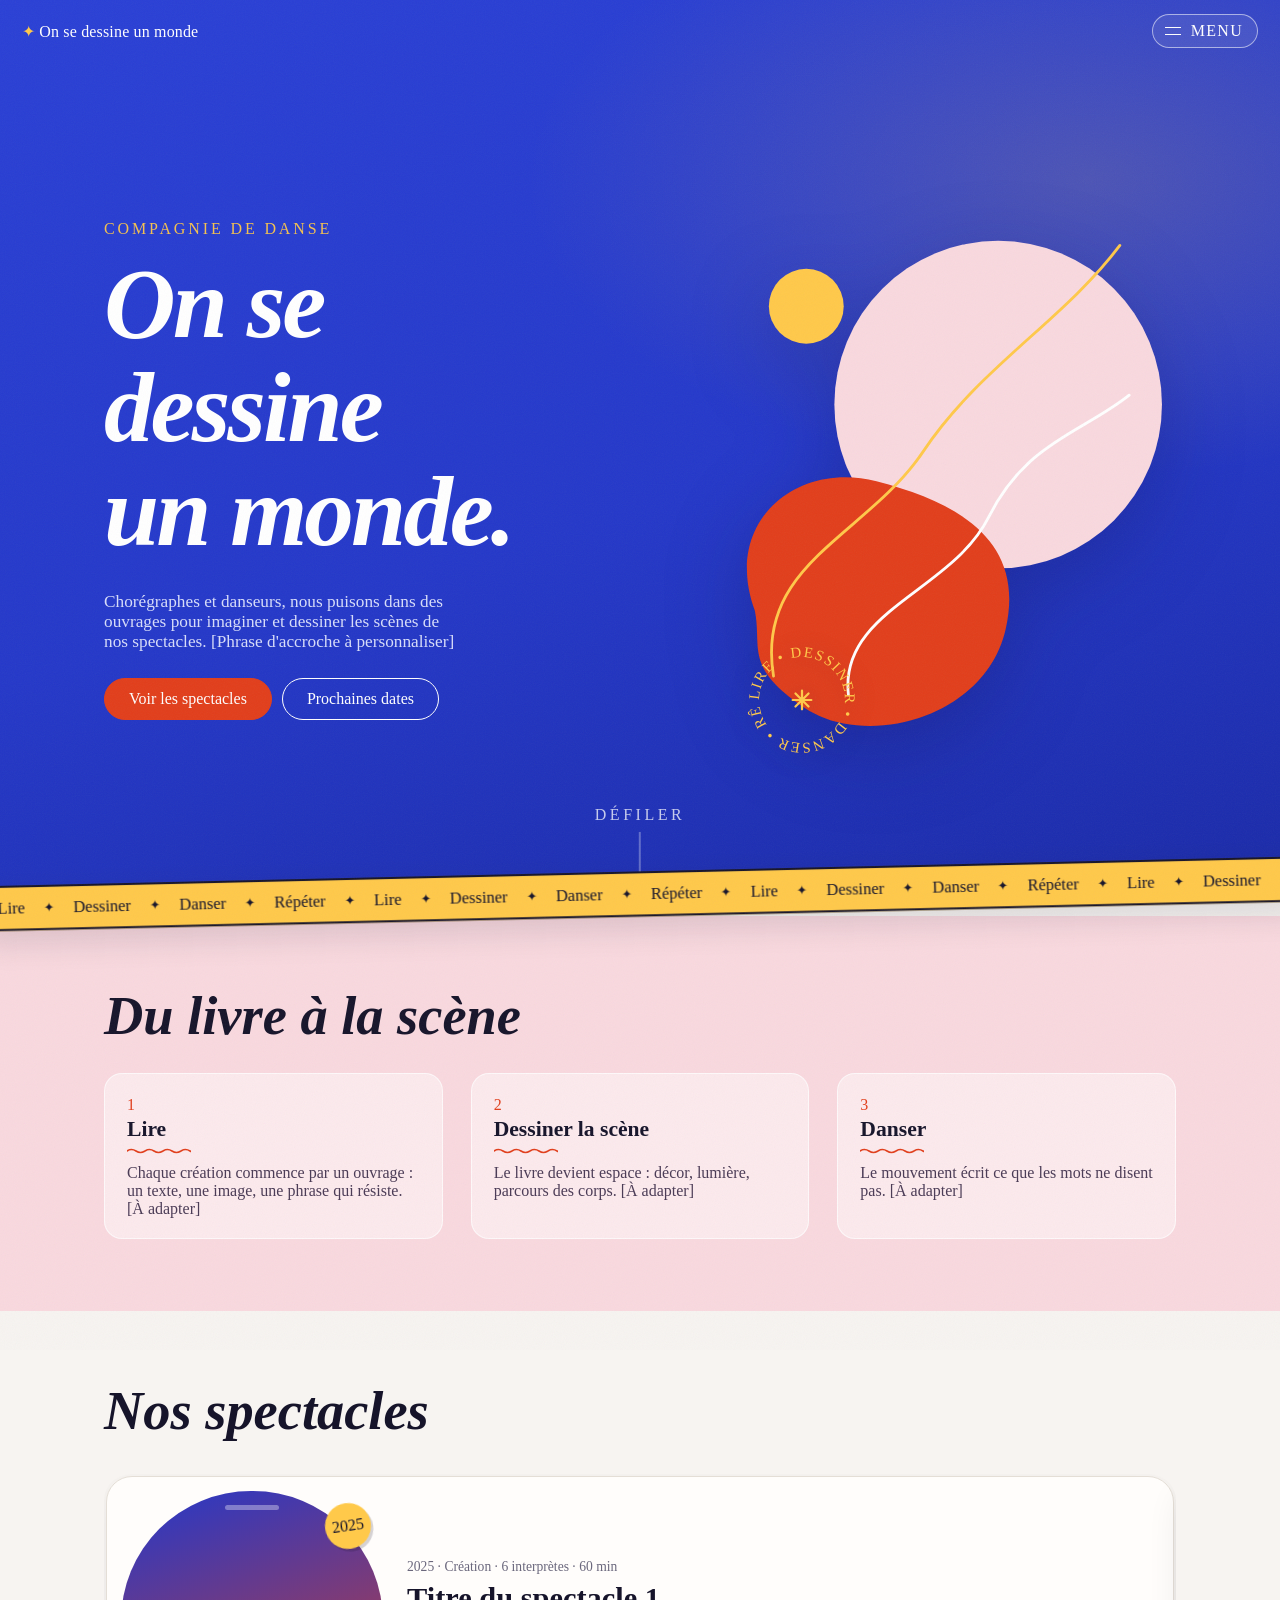
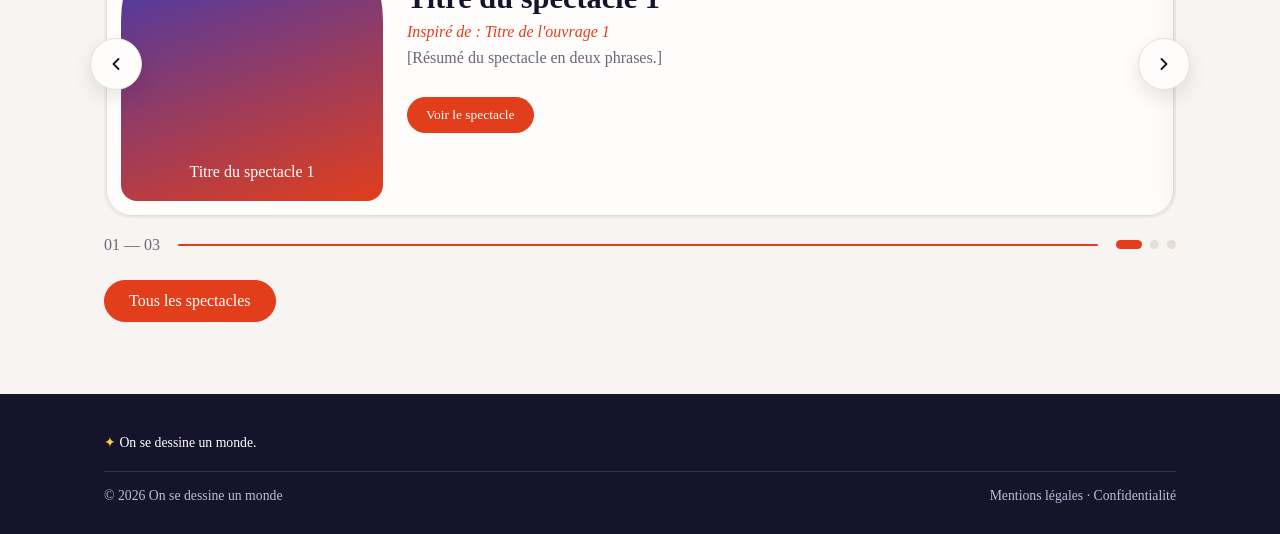
==== index.html @ 5a04ccd8 "Remonter les fichiers a la racine" ====
<!DOCTYPE html>
<html lang="fr">
<head>
<meta charset="utf-8">
<meta name="viewport" content="width=device-width, initial-scale=1">
<title>On se dessine un monde | Chorégraphes & danseurs</title>
<meta name="description" content="On se dessine un monde : des chorégraphes et danseurs qui créent leurs scènes à partir d'ouvrages.">
<link rel="preconnect" href="https://fonts.googleapis.com">
<link rel="preconnect" href="https://fonts.gstatic.com" crossorigin>
<link href="https://fonts.googleapis.com/css2?family=Bodoni+Moda:ital,opsz,wght@0,6..96,500;0,6..96,700;1,6..96,500;1,6..96,700&family=Figtree:wght@400;500;600;700&display=swap" rel="stylesheet">
<link rel="stylesheet" href="style.css">
</head>
<body>
<div class="prog" aria-hidden="true"><i id="pi"></i></div>

<div class="top" id="top">
  <button class="logo" data-go="accueil">On se dessine un monde</button>
  <button class="burger" id="burger" aria-expanded="false" aria-controls="menu"><span class="lines"><i></i><i></i></span><span id="blabel">Menu</span></button>
</div>

<nav class="menu" id="menu" aria-label="Menu principal">
  <div class="menu-inner">
    <p class="menu-kicker">Navigation</p>
    <ul>
      <li><button data-go="accueil"><span>01</span>Accueil</button></li>
      <li><button data-go="realisation"><span>02</span>Réalisations</button></li>
      <li><button data-go="spectacles"><span>03</span>Spectacles</button></li>
      <li><button data-go="ouvrages"><span>04</span>Ouvrages</button></li>
      <li><button data-go="agenda"><span>05</span>Agenda</button></li>
      <li><button data-go="presse"><span>06</span>Presse</button></li>
      <li><button data-go="contact"><span>07</span>Contact</button></li>
    </ul>
    <div class="foot">
      <span>[contact@exemple.fr]</span>
      <span>[+00 00 00 00 00]</span>
      <span>[Ouagadougou]</span>
    </div>
  </div>
</nav>

<main>
<!-- ACCUEIL -->
<section class="page" id="accueil">
  <div class="hero"><div class="wrap">
    <div>
      <p class="eyebrow">Compagnie de danse</p>
      <h1><span><b>On se</b></span><span><b>dessine</b></span><span><b>un monde.</b></span></h1>
      <p class="lead">Chorégraphes et danseurs, nous puisons dans des ouvrages pour imaginer et dessiner les scènes de nos spectacles. [Phrase d'accroche à personnaliser]</p>
      <div class="cta"><button class="btn" data-go="spectacles">Voir les spectacles</button><button class="btn alt" data-go="agenda">Prochaines dates</button></div>
    </div>
    <svg class="scene" viewBox="0 0 500 560" role="img" aria-label="Formes découpées et traces de mouvement">
      <circle class="f1" cx="310" cy="210" r="175" fill="#F9D9DF"/>
      <circle class="f2" cx="105" cy="105" r="40" fill="#FFC94A"/>
      <path class="f3" d="M50 430c-35-95 45-160 130-138s160 62 138 158-150 128-215 84-45-64-53-104z" fill="#E23E1B"/>
      <path class="trace" pathLength="1" d="M70 500C50 380 170 350 230 260S380 120 440 40"/>
      <path class="trace t2" pathLength="1" d="M150 520C140 430 260 410 300 330S400 240 450 200"/>
    </svg>
  </div>
  <svg class="badge" viewBox="0 0 120 120" aria-hidden="true">
    <defs><path id="cir" d="M60,60 m-46,0 a46,46 0 1,1 92,0 a46,46 0 1,1 -92,0"/></defs>
    <text><textPath href="#cir">Lire • Dessiner • Danser • Rêver • </textPath></text>
    <path d="M60 50v20M50 60h20M53 53l14 14M67 53L53 67" stroke="currentColor" stroke-width="2.4" fill="none" stroke-linecap="round"/>
  </svg>
  <button class="cue" aria-label="Faire défiler vers le contenu"><span>Défiler</span><i></i></button>
  </div>

  <div class="bande" aria-hidden="true">
    <div class="bande-track">
      <div class="bande-grp">
        <b>Lire</b><em>✦</em><b>Dessiner</b><em>✦</em><b>Danser</b><em>✦</em><b>Répéter</b><em>✦</em>
        <b>Lire</b><em>✦</em><b>Dessiner</b><em>✦</em><b>Danser</b><em>✦</em><b>Répéter</b><em>✦</em>
        <b>Lire</b><em>✦</em><b>Dessiner</b><em>✦</em><b>Danser</b><em>✦</em><b>Répéter</b><em>✦</em>
      </div>
      <div class="bande-grp">
        <b>Lire</b><em>✦</em><b>Dessiner</b><em>✦</em><b>Danser</b><em>✦</em><b>Répéter</b><em>✦</em>
        <b>Lire</b><em>✦</em><b>Dessiner</b><em>✦</em><b>Danser</b><em>✦</em><b>Répéter</b><em>✦</em>
        <b>Lire</b><em>✦</em><b>Dessiner</b><em>✦</em><b>Danser</b><em>✦</em><b>Répéter</b><em>✦</em>
      </div>
    </div>
  </div>

  <div class="steps section"><div class="wrap">
    <h2 data-reveal>Du livre à la scène</h2>
    <div class="row" data-stagger>
      <div><span class="n">1</span><h3 class="squig">Lire</h3><p>Chaque création commence par un ouvrage : un texte, une image, une phrase qui résiste. [À adapter]</p></div>
      <div><span class="n">2</span><h3 class="squig">Dessiner la scène</h3><p>Le livre devient espace : décor, lumière, parcours des corps. [À adapter]</p></div>
      <div><span class="n">3</span><h3 class="squig">Danser</h3><p>Le mouvement écrit ce que les mots ne disent pas. [À adapter]</p></div>
    </div>
  </div></div>

  <div class="section"><div class="wrap">
    <h2 data-reveal>Nos spectacles</h2>
    <div class="car" id="car" tabindex="0" aria-roledescription="carrousel" aria-label="Spectacles à la une">
      <div class="car-vp"><div class="car-track" id="car-track"></div></div>
      <button class="car-btn prev" id="car-prev" aria-label="Spectacle précédent"><svg width="20" height="20" viewBox="0 0 24 24" fill="none" stroke="currentColor" stroke-width="2.2" stroke-linecap="round" stroke-linejoin="round"><path d="M15 18l-6-6 6-6"/></svg></button>
      <button class="car-btn next" id="car-next" aria-label="Spectacle suivant"><svg width="20" height="20" viewBox="0 0 24 24" fill="none" stroke="currentColor" stroke-width="2.2" stroke-linecap="round" stroke-linejoin="round"><path d="M9 6l6 6-6 6"/></svg></button>
      <div class="car-info">
        <span class="car-count" id="car-count">01 — 03</span>
        <div class="car-prog"><i id="car-prog-i"></i></div>
        <div class="car-dots" id="car-dots"></div>
      </div>
    </div>
    <div class="cta" data-reveal><button class="btn" data-go="spectacles">Tous les spectacles</button></div>
  </div></div>
</section>

<!-- COMPAGNIE -->
<section class="page" id="realisation">
  <div class="phead c-verm"><div class="wrap"><p class="eyebrow">La compagnie</p><h2>Réalisations</h2><p>[Une phrase qui résume votre projet artistique.]</p></div></div>
  <div class="section"><div class="wrap split">
    <div data-reveal="left">
      <p>[Présentez les realisations : Les differents projets realisés par la compagnie.]</p>
      <p>[Deuxième paragraphe : les artistes, les partenaires, les lieux de résidence.]</p>
      <h3 class="block-title squig" data-reveal>Les artistes</h3>
      <p>[Prénom Nom], chorégraphe. [Prénom Nom], danseur·se. [Biographies à ajouter]</p>
    </div>
    <div class="gallery" data-stagger>
      <!-- Photo : ajoutez style="background-image:url('images/compagnie.jpg')" -->
      <div class="ph">Photo</div>
      <div class="ph">Photo</div>
      <div class="ph">Photo</div>
    </div>
  </div></div>
</section>

<!-- SPECTACLES -->
<section class="page" id="spectacles">
  <div class="phead c-bleu"><div class="wrap"><p class="eyebrow">Le répertoire</p><h2>Spectacles</h2><p>[Introduction : le répertoire de la compagnie.]</p></div></div>
  <div class="section"><div class="wrap"><div class="grid cards tight" id="list-spectacles" data-stagger></div></div></div>
</section>

<!-- OUVRAGES -->
<section class="page" id="ouvrages">
  <div class="phead c-ink"><div class="wrap"><p class="eyebrow">Sources</p><h2>Ouvrages</h2><p>Chaque spectacle naît d'une lecture. Voici les ouvrages qui nourrissent nos scènes. [À adapter]</p></div></div>
  <div class="section"><div class="wrap" id="list-ouvrages" data-stagger></div></div>
</section>

<!-- AGENDA -->
<section class="page" id="agenda">
  <div class="phead c-bleu"><div class="wrap"><p class="eyebrow">Dates</p><h2>Agenda</h2><p>Retrouvez-nous sur scène.</p></div></div>
  <div class="section"><div class="wrap" id="list-agenda" data-stagger></div></div>
</section>

<!-- PRESSE -->
<section class="page" id="presse">
  <div class="phead c-verm"><div class="wrap"><p class="eyebrow">Échos</p><h2>Presse</h2><p>Ce qu'on dit de notre travail.</p></div></div>
  <div class="section"><div class="wrap">
    <div class="grid tight" data-stagger>
      <blockquote><p class="q">« [Extrait de presse ou avis de spectateur.] »</p><cite>[Média ou nom]</cite></blockquote>
      <blockquote><p class="q">« [Deuxième extrait.] »</p><cite>[Média ou nom]</cite></blockquote>
    </div>
    <h3 class="block-title squig" data-reveal>Dossiers à télécharger</h3>
    <p data-reveal><a href="#">Dossier de présentation (PDF)</a> · <a href="#">Fiche technique (PDF)</a></p>
  </div></div>
</section>

<!-- CONTACT -->
<section class="page" id="contact">
  <div class="phead c-ink"><div class="wrap"><p class="eyebrow">Écrire</p><h2>Contact</h2><p>Programmation, résidence, atelier : écrivez-nous.</p></div></div>
  <div class="section"><div class="wrap split">
    <div data-reveal="left">
      <p>[contact@exemple.fr]<br>[+00 00 00 00 00]<br>[Adresse de la compagnie]</p>
    </div>
    <!-- Remplacez VOTRE_ID par l'identifiant Formspree -->
    <form data-reveal="right" action="https://formspree.io/f/VOTRE_ID" method="POST">
      <label>Nom<input name="nom" required></label>
      <label>E-mail<input type="email" name="email" required></label>
      <label>Sujet<select name="sujet"><option>Programmation</option><option>Atelier / formation</option><option>Autre</option></select></label>
      <label>Message<textarea name="message" required></textarea></label>
      <button class="btn" type="submit">Envoyer</button>
    </form>
  </div></div>
</section>
</main>

<button class="haut" id="haut" aria-label="Revenir en haut de page"><svg width="18" height="18" viewBox="0 0 24 24" fill="none" stroke="currentColor" stroke-width="2.2" stroke-linecap="round" stroke-linejoin="round"><path d="M18 15l-6-6-6 6"/></svg></button>

<footer><div class="wrap">
  <p class="f-word">On se dessine un monde.</p>
  <div class="frow"><span>© <span id="y"></span> On se dessine un monde</span><span>Mentions légales · Confidentialité</span></div>
</div></footer>

<script>
/* ===== CONTENU : modifiez ces listes, le site se met à jour tout seul =====
   Pour une IMAGE : mettez la photo dans un dossier "images" à côté de ce fichier,
   puis écrivez son chemin : image:"images/spectacle1.jpg" (laissez "" pour aucune image).
   "inspire" = titre EXACT de l'ouvrage qui a inspiré le spectacle (liste OUVRAGES).
   Ces listes alimentent le carrousel de l'accueil ET la page Spectacles. */
const SPECTACLES=[
  {titre:"Titre du spectacle 1",annee:"2025",infos:"Création · 6 interprètes · 60 min",texte:"[Résumé du spectacle en deux phrases.]",image:"",inspire:"Titre de l'ouvrage 1"},
  {titre:"Titre du spectacle 2",annee:"2023",infos:"Duo · 45 min",texte:"[Résumé du spectacle en deux phrases.]",image:"",inspire:"Titre de l'ouvrage 2"},
  {titre:"Titre du spectacle 3",annee:"2021",infos:"Solo · 35 min",texte:"[Résumé du spectacle en deux phrases.]",image:"",inspire:"Titre de l'ouvrage 1"}
];
const OUVRAGES=[
  {titre:"Titre de l'ouvrage 1",auteur:"[Auteur]",annee:"[Année]",texte:"[Ce que cet ouvrage apporte aux scènes : un texte, une image, une atmosphère.]",image:""},
  {titre:"Titre de l'ouvrage 2",auteur:"[Auteur]",annee:"[Année]",texte:"[Ce que cet ouvrage apporte aux scènes.]",image:""}
];
const AGENDA=[
  {jour:"12",mois:"Nov 2026",titre:"Titre du spectacle 1",lieu:"[Théâtre, Ville]",lien:"#"},
  {jour:"03",mois:"Déc 2026",titre:"Titre du spectacle 1",lieu:"[Théâtre, Ville]",lien:"#"},
  {jour:"21",mois:"Jan 2027",titre:"Titre du spectacle 2",lieu:"[Théâtre, Ville]",lien:"#"}
];

/* ===== Code du site (pas besoin d'y toucher) ===== */
const $=s=>document.querySelector(s);
const RM=matchMedia('(prefers-reduced-motion: reduce)').matches;
const bg=u=>u?` style="background-image:url('${u}')"`:'';
const card=s=>`<article class="card"><div class="img"${bg(s.image)}><span class="sticker">${s.annee}</span>${s.image?'':s.titre}</div><div class="meta">${s.annee} · ${s.infos}</div><h3>${s.titre}</h3>${s.inspire?`<p class="insp">Inspiré de : ${s.inspire}</p>`:''}<p>${s.texte}</p></article>`;
const slide=s=>`<div class="car-slide"><article class="car-card"><div class="car-fig"${bg(s.image)}><span class="sticker">${s.annee}</span><span>${s.image?'':s.titre}</span></div><div class="car-body"><div class="meta">${s.annee} · ${s.infos}</div><h3>${s.titre}</h3>${s.inspire?`<p class="insp">Inspiré de : ${s.inspire}</p>`:''}<p>${s.texte}</p><div class="cta"><button class="btn sm" data-go="spectacles">Voir le spectacle</button></div></div></article></div>`;

/* Rendus */
$('#list-spectacles').innerHTML=SPECTACLES.map(card).join('');
$('#list-ouvrages').innerHTML=OUVRAGES.map(o=>{const l=SPECTACLES.filter(x=>x.inspire===o.titre).map(x=>x.titre);return `<div class="book"><div class="cover"${bg(o.image)}>${o.image?'':o.titre}</div><div><h3>${o.titre}</h3><div style="color:var(--muted)">${o.auteur} · ${o.annee}</div><p>${o.texte}</p>${l.length?`<p class="insp">A inspiré : ${l.join(', ')}</p>`:''}</div></div>`}).join('');
$('#list-agenda').innerHTML=AGENDA.map(a=>`<div class="date"><div class="d">${a.jour}<small>${a.mois}</small></div><div><h3>${a.titre}</h3><p>${a.lieu}</p></div><a class="btn alt" href="${a.lien}">Réserver</a></div>`).join('');

/* Menu + navigation entre pages */
const pages=[...document.querySelectorAll('.page')],items=[...document.querySelectorAll('.menu li button')];
const body=document.body,burger=$('#burger');
function menu(open){body.classList.toggle('open-menu',open);burger.setAttribute('aria-expanded',open);$('#blabel').textContent=open?'Fermer':'Menu'}
burger.addEventListener('click',()=>menu(!body.classList.contains('open-menu')));
addEventListener('keydown',e=>{if(e.key==='Escape')menu(false)});

/* Révélations au scroll */
const io=new IntersectionObserver(es=>{es.forEach(en=>{if(en.isIntersecting){en.target.classList.add('in');io.unobserve(en.target)}})},{threshold:.15,rootMargin:'0px 0px -6% 0px'});
function rearm(p){p&&p.querySelectorAll('[data-reveal],[data-stagger]').forEach(el=>{el.classList.remove('in');io.observe(el)})}

function go(id){
  if(!document.getElementById(id))id='accueil';
  pages.forEach(p=>p.classList.toggle('on',p.id===id));
  items.forEach(b=>b.dataset.go===id?b.setAttribute('aria-current','page'):b.removeAttribute('aria-current'));
  rearm(document.getElementById(id));
  menu(false);window.scrollTo(0,0);
}
document.addEventListener('click',e=>{const t=e.target.closest('[data-go]');if(t){e.preventDefault();location.hash=t.dataset.go;if(location.hash.slice(1)===t.dataset.go)go(t.dataset.go)}});
addEventListener('hashchange',()=>go(location.hash.slice(1)));

/* Défilement : en-tête, progression, retour en haut, parallaxe */
const topbar=$('#top'),pi=$('#pi'),haut=$('#haut'),scene=$('.scene');
let tick=false;
function onScroll(){
  const y=scrollY;
  topbar.classList.toggle('solid',y>60);
  const h=document.documentElement.scrollHeight-innerHeight;
  pi.style.transform=`scaleX(${h>0?y/h:0})`;
  haut.classList.toggle('show',y>560);
  if(!RM&&scene&&innerWidth>900&&y<innerHeight*1.2){scene.style.transform=`translateY(${y*-0.08}px)`}
  tick=false;
}
addEventListener('scroll',()=>{if(!tick){tick=true;requestAnimationFrame(onScroll)}},{passive:true});
onScroll();
haut.addEventListener('click',()=>scrollTo({top:0,behavior:RM?'auto':'smooth'}));
const cue=$('.cue');cue&&cue.addEventListener('click',()=>{const s=$('.steps');s&&s.scrollIntoView({behavior:RM?'auto':'smooth'})});

/* ===== Carrousel des spectacles ===== */
const N=SPECTACLES.length;
const car=$('#car'),track=$('#car-track'),dots=$('#car-dots'),count=$('#car-count'),cpi=$('#car-prog-i'),vp=car.querySelector('.car-vp');
track.innerHTML=SPECTACLES.map(slide).join('');
dots.innerHTML=SPECTACLES.map((_,k)=>`<button class="car-dot" aria-label="Aller au spectacle ${k+1}"></button>`).join('');
const dotEls=[...dots.children];
let ci=0,ctimer=null,holding=false;
function carGo(k,user){
  ci=(k+N)%N;
  track.style.transform=`translateX(-${ci*100}%)`;
  dotEls.forEach((d,i)=>d.classList.toggle('on',i===ci));
  count.textContent=String(ci+1).padStart(2,'0')+' — '+String(N).padStart(2,'0');
  if(!RM){cpi.classList.remove('run');void cpi.offsetWidth;if(!holding)cpi.classList.add('run')}
  if(user)restart();
}
function restart(){if(RM||N<2)return;clearInterval(ctimer);ctimer=setInterval(()=>carGo(ci+1),5600)}
function hold(){holding=true;clearInterval(ctimer);cpi.classList.remove('run')}
function release(){holding=false;if(!RM){cpi.classList.remove('run');void cpi.offsetWidth;cpi.classList.add('run')}restart()}
car.addEventListener('mouseenter',hold);
car.addEventListener('mouseleave',release);
car.addEventListener('focusin',hold);
car.addEventListener('focusout',release);
$('#car-prev').addEventListener('click',()=>carGo(ci-1,true));
$('#car-next').addEventListener('click',()=>carGo(ci+1,true));
dotEls.forEach((d,i)=>d.addEventListener('click',()=>carGo(i,true)));
car.addEventListener('keydown',e=>{if(e.key==='ArrowLeft'){e.preventDefault();carGo(ci-1,true)}if(e.key==='ArrowRight'){e.preventDefault();carGo(ci+1,true)}});
let sx=null,dragged=false;
vp.addEventListener('pointerdown',e=>{sx=e.clientX;dragged=false;vp.classList.add('drag');try{vp.setPointerCapture(e.pointerId)}catch(_){}});
vp.addEventListener('pointermove',e=>{if(sx!==null&&Math.abs(e.clientX-sx)>8)dragged=true});
vp.addEventListener('pointerup',e=>{if(sx===null)return;const dx=e.clientX-sx;vp.classList.remove('drag');if(Math.abs(dx)>45){dx<0?carGo(ci+1,true):carGo(ci-1,true)}sx=null;setTimeout(()=>{dragged=false},50)});
vp.addEventListener('pointercancel',()=>{sx=null;vp.classList.remove('drag')});
vp.addEventListener('click',e=>{if(dragged){e.preventDefault();e.stopPropagation()}},true);
carGo(0);restart();

go(location.hash.slice(1)||'accueil');
$('#y').textContent=new Date().getFullYear();
</script>
</body>
</html>
---- style.css ----
/* ============================================================
   ON SE DESSINE UN MONDE — feuille de style enrichie
   Identité conservée : papier découpé, Bodoni Moda + Figtree,
   bleu / vermillon / rose / soleil.
   Nouveautés : révélations au scroll, carrousel, micro-
   interactions, ruban défilant, grain papier, transitions.
   ============================================================ */

/* ===== COULEURS & POLICES : modifiez ici ===== */
:root{
  --bg:#F7F4F1;
  --paper:#FFFDFB;
  --ink:#16142A;
  --muted:#6A677C;
  --line:#E4DED6;
  --bleu:#2438C9;
  --vermillon:#E23E1B;
  --rose:#F9D9DF;
  --soleil:#FFC94A;
  --serif:var(--font-bodoni),'Bodoni Moda',Georgia,serif;
  --sans:var(--font-figtree),'Figtree',system-ui,sans-serif;
  --ease:cubic-bezier(.22,.8,.2,1);
}
*,*::before,*::after{box-sizing:border-box}
html{scroll-behavior:smooth;scrollbar-width:thin;scrollbar-color:var(--muted) transparent}
body{
  margin:0;background:var(--bg);color:var(--ink);
  font:400 16px/1.65 var(--sans);
  overflow-x:clip;
}
h1,h2,h3{font-family:var(--serif);margin:0 0 .45em;font-weight:700;line-height:1.05}
h2{font-size:clamp(2rem,4.8vw,3.4rem);font-style:italic}
h3{font-size:1.35rem}
p{margin:0 0 1em;max-width:58ch}
a{color:inherit}
::selection{background:var(--soleil);color:var(--ink)}
:focus-visible{outline:3px solid var(--soleil);outline-offset:3px}
::-webkit-scrollbar{width:10px;height:10px}
::-webkit-scrollbar-thumb{background:var(--line);border-radius:99px;border:2.5px solid var(--bg)}
::-webkit-scrollbar-thumb:hover{background:var(--muted)}
::-webkit-scrollbar-track{background:transparent}

/* --- NOUVEAU : grain papier très subtil, posé sur toute la page --- */
body::after{
  content:"";position:fixed;inset:-50%;z-index:2000;pointer-events:none;opacity:.05;
  background-image:url("data:image/svg+xml,%3Csvg xmlns='http://www.w3.org/2000/svg' width='240' height='240'%3E%3Cfilter id='n'%3E%3CfeTurbulence type='fractalNoise' baseFrequency='0.9' numOctaves='2'/%3E%3C/filter%3E%3Crect width='100%25' height='100%25' filter='url(%23n)'/%3E%3C/svg%3E");
  animation:grain 9s steps(6) infinite;
}
@keyframes grain{
  0%,100%{transform:translate(0,0)}20%{transform:translate(-4%,3%)}
  40%{transform:translate(3%,-4%)}60%{transform:translate(-3%,-2%)}80%{transform:translate(4%,2%)}
}

/* --- NOUVEAU : barre de progression de lecture --- */
.prog{position:fixed;top:0;left:0;right:0;height:3px;z-index:80;pointer-events:none}
.prog i{display:block;height:100%;background:linear-gradient(90deg,var(--soleil),var(--vermillon));transform:scaleX(0);transform-origin:0 50%}

.wrap{max-width:1120px;margin:0 auto;padding:0 24px}
.eyebrow{
  display:inline-block;margin:0 0 14px;padding:0;
  font:600 .72rem/1 var(--sans);letter-spacing:.18em;text-transform:uppercase;
  color:var(--soleil);
}
.page .eyebrow{opacity:.95}
.hero .eyebrow{color:var(--soleil)}
.block-title{margin-top:2.2rem}

/* --- NOUVEAU : souligné « dessiné » qui se trace tout seul --- */
.squig::after{
  content:"";display:block;height:6px;width:64px;margin-top:7px;
  background:url("data:image/svg+xml,%3Csvg xmlns='http://www.w3.org/2000/svg' width='18' height='6' viewBox='0 0 18 6'%3E%3Cpath d='M0 3Q4.5 0 9 3T18 3' fill='none' stroke='%23E23E1B' stroke-width='1.6' stroke-linecap='round'/%3E%3C/svg%3E") repeat-x left center/18px 6px;
  transform:scaleX(0);transform-origin:left;
  transition:transform .7s var(--ease) .35s;
}
.in .squig::after,.squig.in::after,.page.on .squig::after{transform:scaleX(1)}

/* ===== En-tête ===== */
.top{
  position:fixed;top:0;left:0;right:0;z-index:60;
  display:flex;justify-content:space-between;align-items:center;
  padding:14px 22px;color:#fff;transition:background .3s,backdrop-filter .3s,box-shadow .3s
}
.top.solid{background:rgba(22,20,42,.92);backdrop-filter:blur(12px);box-shadow:0 8px 30px rgba(16,10,30,.18)}
.open-menu .top{background:transparent;box-shadow:none}
.logo{font:italic 700 1.05rem var(--serif);background:none;border:0;color:inherit;cursor:pointer;padding:0;letter-spacing:.01em;transition:opacity .25s}
.logo::before{content:"✦ ";color:var(--soleil);font-style:normal}
.logo:hover{opacity:.8}
.burger{
  display:flex;align-items:center;gap:10px;background:rgba(255,255,255,.08);
  border:1px solid rgba(255,255,255,.55);color:#fff;border-radius:999px;
  padding:7px 14px 7px 12px;font:600 .78rem var(--sans);letter-spacing:.08em;text-transform:uppercase;cursor:pointer;
  transition:background .25s,transform .2s
}
.burger:hover{background:rgba(255,255,255,.16)}
.burger:active{transform:scale(.95)}
.lines{width:16px;height:9px;position:relative}
.lines i{position:absolute;left:0;width:100%;height:1.5px;background:currentColor;transition:transform .35s,top .35s}
.lines i:first-child{top:0}.lines i:last-child{top:7px}
.open-menu .lines i:first-child{top:3.5px;transform:rotate(45deg)}
.open-menu .lines i:last-child{top:3.5px;transform:rotate(-45deg)}

/* ===== Menu compact ===== */
.menu{
  position:fixed;inset:0;z-index:50;
  background:linear-gradient(165deg,#1b2bb0 0%,var(--bleu) 48%,#16248a 100%);
  color:#fff;display:flex;align-items:flex-start;
  padding:92px 24px 28px;
  clip-path:circle(0 at calc(100% - 56px) 32px);
  visibility:hidden;
  transition:clip-path .7s cubic-bezier(.75,0,.2,1),visibility 0s .7s;
  overflow-y:auto
}
.open-menu .menu{
  clip-path:circle(160% at calc(100% - 56px) 32px);
  visibility:visible;
  transition:clip-path .7s cubic-bezier(.75,0,.2,1),visibility 0s
}
/* --- NOUVEAU : grand mot décoratif « dessiner » en fond --- */
.menu::before{
  content:"dessiner";position:absolute;bottom:-2%;right:-3%;
  font:italic 700 clamp(6rem,20vw,13rem)/1 var(--serif);
  color:rgba(255,255,255,.05);
  -webkit-text-stroke:1.5px rgba(255,255,255,.12);
  pointer-events:none;transform:rotate(-5deg);user-select:none;
}
.menu-inner{width:100%;max-width:920px;margin:0 auto;position:relative}
.menu-kicker{
  margin:0 0 22px;font:600 .72rem/1 var(--sans);
  letter-spacing:.2em;text-transform:uppercase;color:#C9D0F5
}
.menu ul{
  list-style:none;margin:0;padding:0;
  display:grid;grid-template-columns:1fr 1fr;gap:6px 48px
}
.menu li button{
  width:100%;display:flex;align-items:baseline;gap:12px;
  font:italic 700 clamp(1.35rem,2.6vw,1.9rem)/1.2 var(--serif);
  background:none;border:0;color:#fff;cursor:pointer;padding:8px 0;
  text-align:left;border-bottom:1px solid rgba(255,255,255,.14);
  transition:color .2s,transform .2s
}
.menu li button span{
  font:600 .7rem/1 var(--sans);font-style:normal;letter-spacing:.12em;
  color:var(--soleil);min-width:1.6rem
}
.menu li button:hover,.menu li button[aria-current]{color:var(--soleil);transform:translateX(6px)}
.menu .foot{
  display:flex;flex-wrap:wrap;gap:8px 22px;
  margin-top:28px;color:#C9D0F5;font-size:.88rem
}
/* --- NOUVEAU : entrée en cascade des liens du menu --- */
.menu li{opacity:0;transform:translateY(18px)}
.menu .foot{opacity:0}
.open-menu .menu li{animation:rvUp .55s var(--ease) forwards}
.open-menu .menu .foot{animation:rvUp .5s var(--ease) .5s forwards}
.open-menu .menu li:nth-child(1){animation-delay:.12s}
.open-menu .menu li:nth-child(2){animation-delay:.17s}
.open-menu .menu li:nth-child(3){animation-delay:.22s}
.open-menu .menu li:nth-child(4){animation-delay:.27s}
.open-menu .menu li:nth-child(5){animation-delay:.32s}
.open-menu .menu li:nth-child(6){animation-delay:.37s}
.open-menu .menu li:nth-child(7){animation-delay:.42s}

/* ===== Pages ===== */
.page{display:none}
.page.on{display:block;animation:pgIn .5s ease backwards}
@keyframes pgIn{from{opacity:0;transform:translateY(16px)}to{opacity:1;transform:none}}
.page.on .phead .eyebrow{animation:rvUp .6s var(--ease) .08s backwards}
.page.on .phead h2{animation:rvUp .6s var(--ease) .16s backwards}
.page.on .phead p{animation:rvUp .6s var(--ease) .26s backwards}

/* ===== Révélations au scroll ===== */
[data-reveal]{opacity:0;transform:translateY(28px);transition:opacity .75s var(--ease),transform .75s var(--ease)}
[data-reveal="left"]{transform:translateX(-36px)}
[data-reveal="right"]{transform:translateX(36px)}
[data-reveal="drop"]{transform:translateY(-22px) rotate(-2deg)}
[data-reveal="zoom"]{transform:scale(.93)}
[data-reveal].in{opacity:1;transform:none}
[data-stagger]:not(.in)>*{opacity:0;transform:translateY(26px)}
[data-stagger].in>*{animation:rvUp .7s var(--ease) backwards}
[data-stagger].in>*:nth-child(1){animation-delay:.05s}
[data-stagger].in>*:nth-child(2){animation-delay:.16s}
[data-stagger].in>*:nth-child(3){animation-delay:.27s}
[data-stagger].in>*:nth-child(4){animation-delay:.38s}
[data-stagger].in>*:nth-child(5){animation-delay:.49s}
[data-stagger].in>*:nth-child(6){animation-delay:.6s}
[data-stagger].in>*:nth-child(7){animation-delay:.71s}
[data-stagger].in>*:nth-child(8){animation-delay:.82s}
@keyframes rvUp{from{opacity:0;transform:translateY(26px)}to{opacity:1;transform:none}}

/* ===== Boutons ===== */
.btn{
  display:inline-block;font:700 .92rem var(--sans);
  background:var(--vermillon);color:#fff;border:1.5px solid var(--vermillon);
  border-radius:999px;padding:11px 24px;cursor:pointer;text-decoration:none;
  position:relative;overflow:hidden;
  transition:transform .25s,background .25s,box-shadow .25s,border-color .25s
}
.btn::before{
  content:"";position:absolute;top:0;bottom:0;left:-70%;width:50%;
  background:linear-gradient(105deg,transparent,rgba(255,255,255,.45),transparent);
  transform:skewX(-20deg);transition:left .55s ease;pointer-events:none
}
.btn:hover{transform:translateY(-1px);box-shadow:0 8px 18px rgba(226,62,27,.22)}
.btn:hover::before{left:130%}
.btn:active{transform:translateY(0) scale(.97)}
.btn.alt{background:none;border-color:currentColor;color:inherit;box-shadow:none}
.btn.alt::before{display:none}
.btn.alt:hover{background:rgba(255,255,255,.1);box-shadow:none}
.btn.sm{padding:9px 18px;font-size:.84rem}

/* ===== Sections ===== */
.section{padding:72px 0}
.phead{padding:128px 0 52px;color:#fff;position:relative}
.phead::after{
  content:"";position:absolute;left:0;right:0;bottom:-1px;height:18px;
  background:var(--bg);clip-path:ellipse(70% 100% at 50% 100%)
}
.phead h2{font-size:clamp(2.4rem,7vw,4.6rem);margin:0 0 .2em}
.phead p{font-size:1.05rem;margin:0;opacity:.9;max-width:46ch}
.c-bleu{background:var(--bleu)}.c-verm{background:var(--vermillon)}.c-ink{background:var(--ink)}

/* ===== Accueil ===== */
.hero{
  background:
    radial-gradient(ellipse 80% 60% at 85% 20%,rgba(255,201,74,.18),transparent 55%),
    linear-gradient(165deg,#2a40d6 0%,var(--bleu) 55%,#1a2aa8 100%);
  color:#fff;min-height:100svh;display:flex;align-items:center;overflow:hidden;position:relative
}
.hero .wrap{
  display:grid;grid-template-columns:1.1fr .9fr;gap:32px;align-items:center;
  padding-top:96px;padding-bottom:56px;width:100%
}
.hero h1{font-style:italic;font-size:clamp(2.8rem,8.2vw,6.2rem);letter-spacing:-.03em;margin:0 0 .28em}
.hero h1 span{display:block;overflow:hidden}
.hero h1 b{display:block;font-weight:700;animation:up .9s cubic-bezier(.2,.8,.2,1) both}
.hero h1 span:nth-child(2) b{animation-delay:.1s}
.hero h1 span:nth-child(3) b{animation-delay:.2s}
@keyframes up{from{transform:translateY(105%)}to{transform:none}}
.hero .eyebrow{animation:rvUp .6s var(--ease) .05s backwards}
.hero .lead{font-size:1.08rem;color:#D8DDFA;max-width:42ch;animation:rvUp .7s var(--ease) .35s backwards}
.hero .cta{animation:rvUp .7s var(--ease) .5s backwards}
.cta{display:flex;gap:10px;flex-wrap:wrap;margin-top:26px}
.scene{width:100%;height:auto;filter:drop-shadow(0 24px 40px rgba(10,16,70,.25));will-change:transform}
.scene .trace{fill:none;stroke:var(--soleil);stroke-width:3;stroke-linecap:round;stroke-dasharray:1;stroke-dashoffset:1;animation:dr 3s .5s ease forwards}
.scene .t2{stroke:#fff;animation-delay:1.2s}
@keyframes dr{to{stroke-dashoffset:0}}
/* --- NOUVEAU : les formes flottent doucement --- */
.scene .f1{animation:f1 7s ease-in-out infinite alternate;transform-box:fill-box;transform-origin:center}
.scene .f2{animation:f2 9s ease-in-out infinite alternate;transform-box:fill-box;transform-origin:center}
.scene .f3{animation:f3 14s ease-in-out infinite alternate;transform-box:fill-box;transform-origin:center}
@keyframes f1{to{transform:translateY(-14px) rotate(3deg)}}
@keyframes f2{to{transform:translateY(-10px) rotate(-8deg)}}
@keyframes f3{to{transform:rotate(5deg) scale(1.02)}}

/* --- NOUVEAU : badge circulaire rotatif --- */
.badge{
  position:absolute;left:auto;right:33%;bottom:16%;width:112px;height:112px;
  color:var(--soleil);z-index:2;pointer-events:none;
  filter:drop-shadow(0 4px 12px rgba(10,16,70,.3));
  animation:rot 16s linear infinite;
}
@keyframes rot{to{transform:rotate(360deg)}}
.badge text{font:600 8.4px var(--sans);letter-spacing:1.6px;fill:currentColor;text-transform:uppercase}

/* --- NOUVEAU : invite au défilement --- */
.cue{
  position:absolute;bottom:22px;left:50%;transform:translateX(-50%);
  display:flex;flex-direction:column;align-items:center;gap:8px;z-index:2;
  color:rgba(255,255,255,.75);background:none;border:0;cursor:pointer;padding:6px;
  font:600 .68rem var(--sans);letter-spacing:.22em;text-transform:uppercase;
  transition:color .25s;
}
.cue:hover{color:#fff}
.cue i{position:relative;width:1.5px;height:40px;background:rgba(255,255,255,.3);overflow:hidden;display:block}
.cue i::after{content:"";position:absolute;left:0;top:-40%;width:100%;height:40%;background:var(--soleil);animation:cue 1.8s ease-in-out infinite}
@keyframes cue{0%{top:-40%}70%,100%{top:110%}}

/* --- NOUVEAU : ruban défilant soleil --- */
.bande{
  position:relative;z-index:3;margin-top:-28px;
  transform:rotate(-1.3deg) scale(1.03);
  background:var(--soleil);color:var(--ink);overflow:hidden;
  border-top:2px solid var(--ink);border-bottom:2px solid var(--ink);
  box-shadow:0 12px 30px rgba(22,20,42,.12);
}
.bande-track{display:flex;width:max-content;animation:bande 26s linear infinite;padding:11px 0}
.bande-grp{display:flex;flex-shrink:0;align-items:center}
.bande b{font:italic 700 1.05rem var(--serif);white-space:nowrap;padding:0 16px}
.bande em{font-style:normal;font-size:.8rem;padding:0 2px}
@keyframes bande{to{transform:translateX(-50%)}}

/* Étapes */
.steps{background:var(--rose)}
.steps .row{display:grid;grid-template-columns:repeat(3,1fr);gap:28px;margin-top:28px}
.steps .row > div{
  background:rgba(255,255,255,.45);border:1px solid rgba(255,255,255,.7);
  border-radius:18px;padding:22px 22px 20px;
  transition:transform .3s var(--ease),box-shadow .3s var(--ease),background .3s
}
.steps .row > div:hover{transform:translateY(-6px);background:rgba(255,255,255,.68);box-shadow:0 16px 34px rgba(22,20,42,.1)}
.steps .n{font:italic 700 2.6rem/1 var(--serif);color:var(--vermillon);display:block;transition:transform .3s var(--ease)}
.steps .row > div:hover .n{transform:rotate(-6deg) scale(1.08)}
.steps h3{margin-top:4px}
.steps p{color:#4A3A55;margin:0}

/* Cartes spectacles */
.grid{display:grid;grid-template-columns:repeat(3,1fr);gap:28px;margin-top:32px}
.grid.tight{margin-top:0}
.card{
  background:var(--paper);border:1px solid var(--line);border-radius:22px;
  padding:14px 14px 20px;position:relative;
  transition:transform .25s,box-shadow .25s
}
.card:hover{transform:translateY(-6px);box-shadow:0 18px 40px rgba(36,56,201,.13)}
.card .img{
  aspect-ratio:3/4;border-radius:999px 999px 10px 10px;
  background:linear-gradient(160deg,var(--bleu),var(--vermillon));
  background-size:cover;background-position:center;
  display:flex;align-items:flex-end;justify-content:center;padding:22px;
  text-align:center;color:#fff;font:italic 700 1.25rem var(--serif);margin-bottom:14px;
  position:relative;transition:background-size .6s var(--ease)
}
.card:hover .img{background-size:112%}
/* --- NOUVEAU : sticker année, façon papier collé --- */
.sticker{
  position:absolute;top:12px;right:12px;width:46px;height:46px;border-radius:50%;
  background:var(--soleil);color:var(--ink);display:grid;place-items:center;
  font:700 .82rem var(--sans);transform:rotate(-8deg);
  box-shadow:2px 3px 0 rgba(22,20,42,.18);transition:transform .35s var(--ease);z-index:1
}
.card:hover .sticker{transform:rotate(6deg) scale(1.08)}
.card .meta{color:var(--muted);font-size:.82rem;padding:0 6px}
.card h3{margin:4px 6px 8px}
.card p{margin:0 6px;color:var(--muted)}
.insp{font-style:italic;color:var(--vermillon)!important;margin-bottom:.5em!important}

/* ===== NOUVEAU : Carrousel des spectacles (accueil) ===== */
.car{margin-top:34px;position:relative;outline-offset:6px}
.car-vp{overflow:hidden;border-radius:26px;cursor:grab}
.car-vp.drag{cursor:grabbing}
.car-track{display:flex;transition:transform .65s var(--ease);will-change:transform}
.car-slide{flex:0 0 100%;min-width:100%;padding:2px}
.car-card{
  display:grid;grid-template-columns:290px 1fr;gap:0;
  background:var(--paper);border:1px solid var(--line);border-radius:26px;
  overflow:hidden;min-height:340px;
  box-shadow:0 12px 34px rgba(22,20,42,.07)
}
.car-fig{
  margin:14px;border-radius:130px 130px 16px 16px;
  background:linear-gradient(160deg,var(--bleu),var(--vermillon));
  background-size:cover;background-position:center;
  display:flex;align-items:flex-end;justify-content:center;text-align:center;
  padding:20px;color:#fff;font:italic 700 1.2rem var(--serif);min-height:280px;
  position:relative
}
.car-fig::after{
  content:"";position:absolute;top:14px;left:50%;transform:translateX(-50%);
  width:54px;height:5px;border-radius:99px;background:rgba(255,255,255,.35)
}
.car-body{padding:30px 34px 30px 10px;display:flex;flex-direction:column;justify-content:center}
.car-body .meta{color:var(--muted);font-size:.85rem;margin-bottom:8px}
.car-body h3{font-size:1.9rem;margin-bottom:.25em}
.car-body p{color:var(--muted)}
.car-body .cta{margin-top:14px}
.car-btn{
  position:absolute;top:50%;transform:translateY(-50%);
  width:52px;height:52px;border-radius:50%;
  background:var(--paper);border:1.5px solid var(--line);color:var(--ink);
  display:grid;place-items:center;cursor:pointer;z-index:2;
  transition:background .25s,color .25s,border-color .25s,transform .25s;
  box-shadow:0 8px 20px rgba(22,20,42,.1)
}
.car-btn:hover{background:var(--ink);border-color:var(--ink);color:#fff;transform:translateY(-50%) scale(1.06)}
.car-btn:active{transform:translateY(-50%) scale(.96)}
.car-btn.prev{left:-14px}
.car-btn.next{right:-14px}
.car-info{display:flex;align-items:center;gap:18px;margin-top:18px}
.car-count{font:italic 700 1rem var(--serif);color:var(--muted);white-space:nowrap}
.car-prog{flex:1;height:2px;background:var(--line);border-radius:99px;overflow:hidden}
.car-prog i{display:block;height:100%;background:var(--vermillon);transform:scaleX(0);transform-origin:0 50%}
.car-prog i.run{animation:carprog var(--car-ms,5600ms) linear forwards}
@keyframes carprog{from{transform:scaleX(0)}to{transform:scaleX(1)}}
.car-dots{display:flex;gap:8px}
.car-dot{width:9px;height:9px;border-radius:99px;background:var(--line);border:0;padding:0;cursor:pointer;transition:background .3s,width .3s}
.car-dot:hover{background:var(--muted)}
.car-dot.on{width:26px;background:var(--vermillon)}

.split{display:grid;grid-template-columns:1fr 1fr;gap:48px;align-items:start}
.gallery{display:grid;grid-template-columns:1fr 1fr;gap:14px}
.gallery .ph:first-child{grid-column:1 / -1;aspect-ratio:16/10;border-radius:18px}
.ph{
  aspect-ratio:3/4;border-radius:999px 999px 10px 10px;background:var(--rose);
  display:flex;align-items:center;justify-content:center;text-align:center;
  color:var(--muted);padding:18px;background-size:cover;background-position:center;
  border:1px solid var(--line);
  transition:transform .3s var(--ease),border-color .3s,box-shadow .3s
}
.ph:hover{transform:translateY(-5px) rotate(-1deg);border-color:var(--soleil);box-shadow:0 14px 30px rgba(22,20,42,.09)}

/* Ouvrages */
.book{
  display:grid;grid-template-columns:110px 1fr;gap:22px;padding:26px 0;
  border-bottom:1px solid var(--line)
}
.book:first-child{padding-top:0}
.book .cover{
  aspect-ratio:2/3;background:var(--bleu);border-radius:3px 8px 8px 3px;
  box-shadow:5px 5px 0 var(--soleil);
  display:flex;align-items:center;justify-content:center;color:#fff;
  font:italic 700 .95rem var(--serif);text-align:center;padding:10px;
  background-size:cover;background-position:center;
  position:relative;transition:transform .35s var(--ease),box-shadow .35s var(--ease)
}
.book .cover::before{content:"";position:absolute;left:8px;top:0;bottom:0;width:2px;background:rgba(255,255,255,.35)}
.book:hover .cover{transform:translateY(-5px) rotate(-1.5deg);box-shadow:8px 9px 0 var(--soleil)}
.book p{color:var(--muted)}

/* Agenda */
.date{
  display:grid;grid-template-columns:88px 1fr auto;gap:20px;align-items:center;
  padding:20px 8px;border-bottom:1px solid var(--line);
  transition:transform .3s var(--ease),border-color .3s
}
.date:hover{transform:translateX(8px);border-color:var(--vermillon)}
.date .d{font:italic 700 2.5rem/1 var(--serif);color:var(--bleu);transition:color .3s}
.date:hover .d{color:var(--vermillon)}
.date .d small{display:block;font:500 .78rem var(--sans);color:var(--muted);font-style:normal;margin-top:4px}
.date h3{margin:0}.date p{margin:0;color:var(--muted)}
.date .btn{color:var(--ink);border-color:var(--ink)}
.date .btn:hover{background:var(--ink);color:#fff}

/* Presse */
blockquote{
  margin:0;padding:30px 24px 26px;background:var(--paper);border:1px solid var(--line);
  border-radius:8px 8px 8px 42px;font:italic 500 1.25rem/1.4 var(--serif);
  box-shadow:0 10px 24px rgba(22,20,42,.04);position:relative;
  transition:transform .3s var(--ease),box-shadow .3s var(--ease)
}
blockquote:hover{transform:translateY(-4px);box-shadow:0 16px 34px rgba(22,20,42,.08)}
blockquote::before{
  content:"«";position:absolute;top:-4px;left:12px;
  font:italic 700 5rem/1 var(--serif);color:var(--rose);pointer-events:none
}
blockquote .q{position:relative;margin:0 0 .6em}
blockquote cite{display:block;font:500 .88rem var(--sans);font-style:normal;color:var(--muted)}

/* Contact */
form{display:grid;gap:14px;max-width:520px}
label{display:grid;gap:5px;font-weight:500;font-size:.9rem}
input,textarea,select{
  font:inherit;padding:12px 14px;border:1.5px solid var(--line);
  border-radius:10px;background:#fff;color:var(--ink);
  transition:border-color .25s,box-shadow .25s
}
input::placeholder,textarea::placeholder{color:#B7B3C6}
input:focus,textarea:focus,select:focus{
  outline:none;border-color:var(--bleu);
  box-shadow:0 0 0 4px rgba(255,201,74,.28)
}
textarea{min-height:130px}

/* Pied de page */
footer{background:var(--ink);color:#B9BCDD;padding:40px 0 30px;font-size:.86rem}
.f-word{
  font:italic 700 clamp(1.5rem,3.6vw,2.4rem)/1.15 var(--serif);
  color:#fff;margin:0 0 20px;max-width:none;
}
.f-word::before{content:"✦ ";color:var(--soleil);font-style:normal}
footer .frow{display:flex;justify-content:space-between;flex-wrap:wrap;gap:10px;border-top:1px solid rgba(255,255,255,.14);padding-top:16px}

/* --- NOUVEAU : bouton retour en haut --- */
.haut{
  position:fixed;right:22px;bottom:22px;z-index:40;
  width:48px;height:48px;border-radius:50%;
  background:var(--ink);color:#fff;border:1.5px solid var(--ink);
  display:grid;place-items:center;cursor:pointer;
  opacity:0;visibility:hidden;transform:translateY(14px);
  transition:opacity .35s,visibility .35s,transform .35s,background .25s,border-color .25s;
  box-shadow:0 10px 26px rgba(22,20,42,.28)
}
.haut.show{opacity:1;visibility:visible;transform:none}
.haut:hover{background:var(--vermillon);border-color:var(--vermillon);transform:translateY(-3px)}

/* ===== Responsive ===== */
@media(max-width:900px){
  .hero .wrap{grid-template-columns:1fr}
  .scene{max-width:340px;margin:0 auto}
  .steps .row,.grid,.split{grid-template-columns:1fr}
  .menu ul{grid-template-columns:1fr;gap:2px}
  .menu li button{font-size:1.45rem;padding:7px 0}
  .menu::before{font-size:8rem;bottom:0}
  .badge{width:84px;height:84px;left:auto;right:6%;bottom:4%}
  .car-btn{display:none}
  .car-card{grid-template-columns:1fr;min-height:0}
  .car-fig{min-height:230px;margin:12px}
  .car-body{padding:6px 22px 24px}
  .bande b{font-size:.95rem}
}
@media(max-width:600px){
  .date{grid-template-columns:70px 1fr}
  .date .btn{grid-column:1/-1;justify-self:start}
  .book{grid-template-columns:86px 1fr;gap:16px}
  .logo{max-width:58vw;text-align:left}
  .cue{display:none}
  .car-count{font-size:.9rem}
  .car-info{gap:12px}
  .haut{right:16px;bottom:16px;width:44px;height:44px}
}

/* ===== Accessibilité : mouvement réduit ===== */
@media(prefers-reduced-motion:reduce){
  *,*::before,*::after{animation-duration:.01ms!important;animation-iteration-count:1!important;transition-duration:.01ms!important}
  html{scroll-behavior:auto}
  .hero h1 b{transform:none;animation:none}
  .scene .trace{animation:none;stroke-dashoffset:0}
  [data-reveal],[data-stagger]>*,.menu li,.menu .foot{opacity:1!important;transform:none!important;animation:none!important}
  .badge,.bande-track,.cue i::after,.scene .f1,.scene .f2,.scene .f3{animation:none}
  .car-track{transition:none}
  .menu,.open-menu .menu,.menu li button{transition:none}
  .squig::after{transform:scaleX(1)}
}
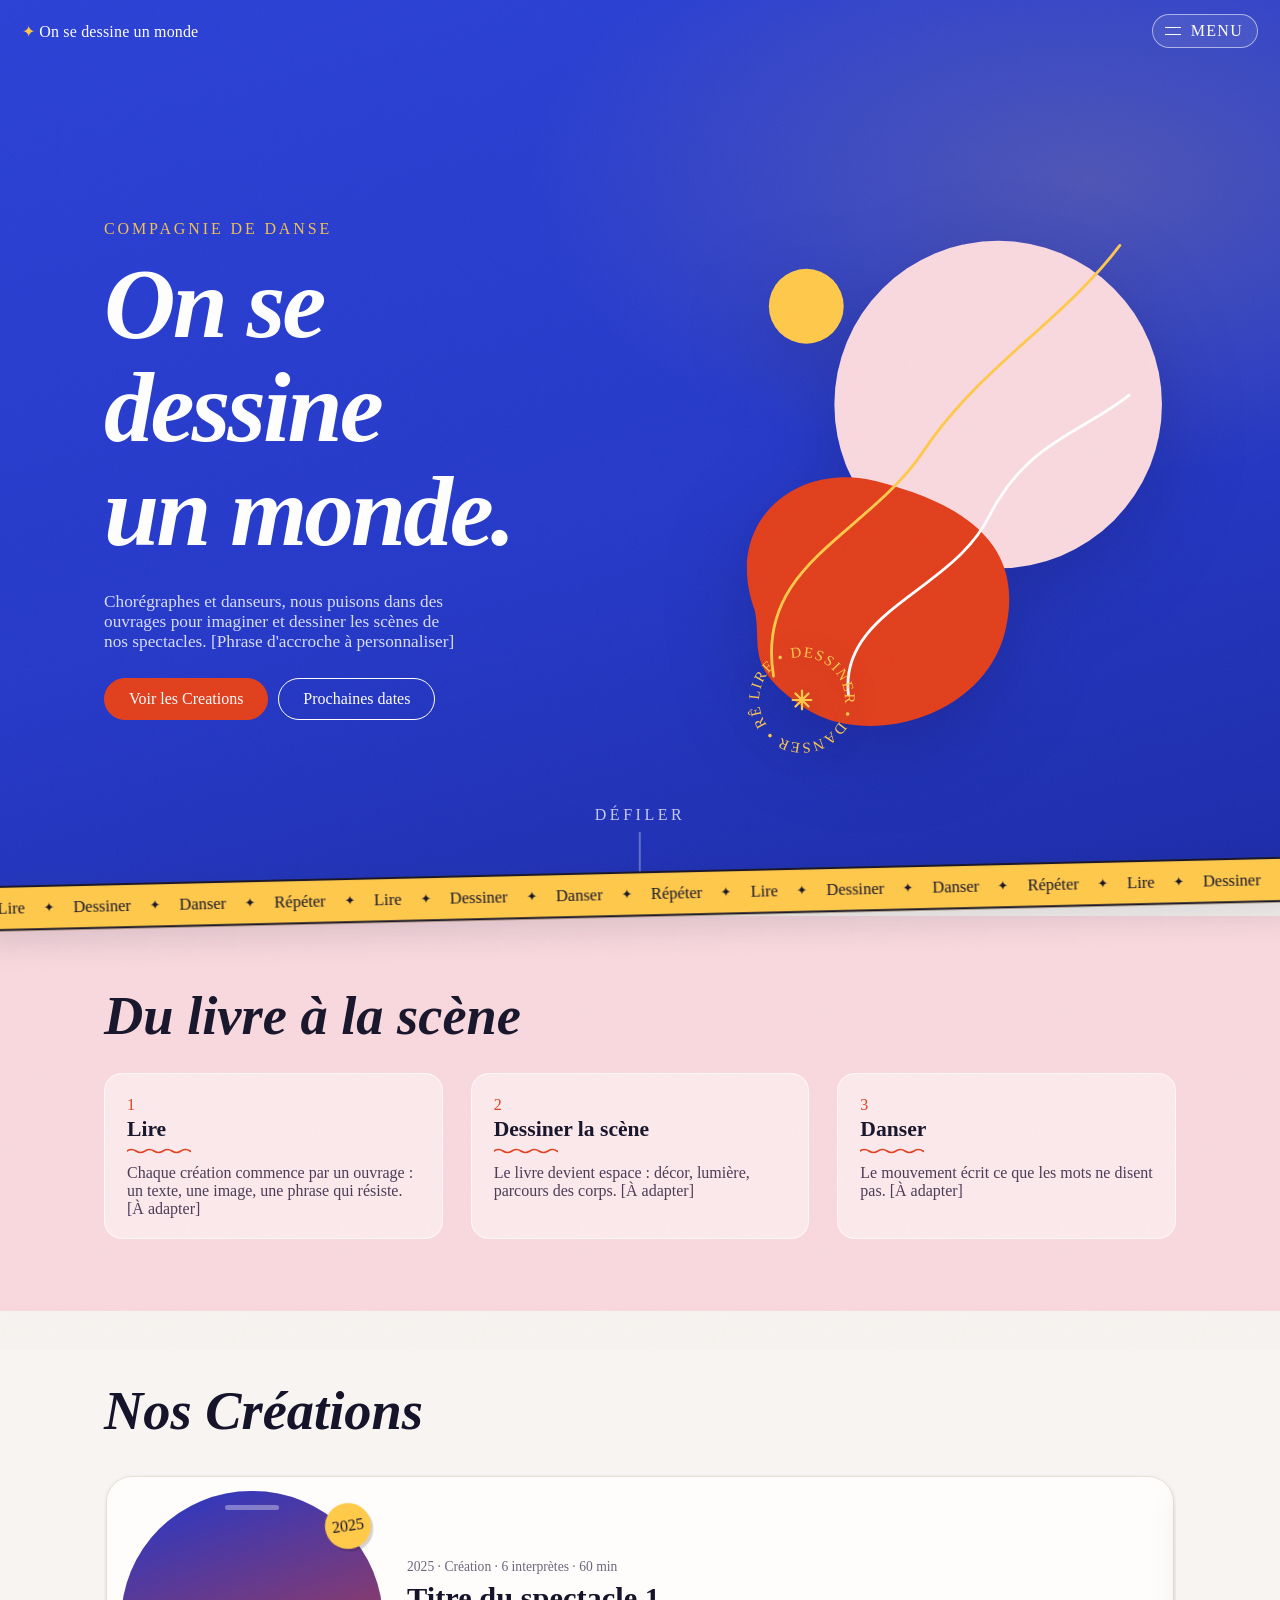
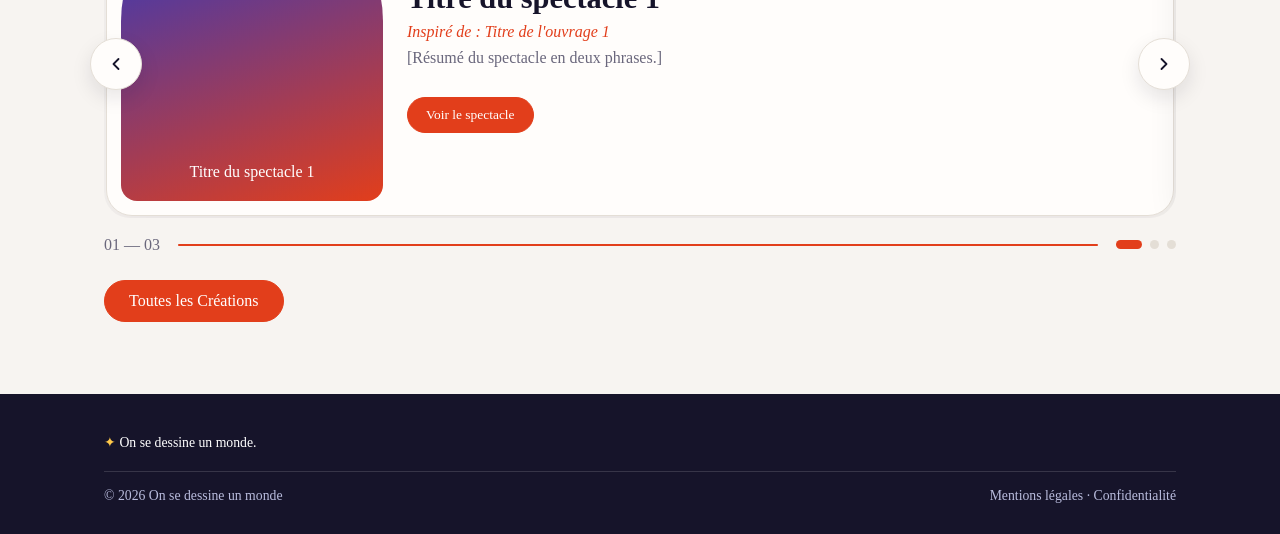
==== commit 130ed960: "MAJ" ====
--- a/index.html
+++ b/index.html
@@ -24,7 +24,7 @@
     <ul>
       <li><button data-go="accueil"><span>01</span>Accueil</button></li>
       <li><button data-go="realisation"><span>02</span>Réalisations</button></li>
-      <li><button data-go="spectacles"><span>03</span>Spectacles</button></li>
+      <li><button data-go="creations"><span>03</span>Créations</button></li>
       <li><button data-go="ouvrages"><span>04</span>Ouvrages</button></li>
       <li><button data-go="agenda"><span>05</span>Agenda</button></li>
       <li><button data-go="presse"><span>06</span>Presse</button></li>
@@ -46,7 +46,7 @@
       <p class="eyebrow">Compagnie de danse</p>
       <h1><span><b>On se</b></span><span><b>dessine</b></span><span><b>un monde.</b></span></h1>
       <p class="lead">Chorégraphes et danseurs, nous puisons dans des ouvrages pour imaginer et dessiner les scènes de nos spectacles. [Phrase d'accroche à personnaliser]</p>
-      <div class="cta"><button class="btn" data-go="spectacles">Voir les spectacles</button><button class="btn alt" data-go="agenda">Prochaines dates</button></div>
+      <div class="cta"><button class="btn" data-go="creations">Voir les Creations</button><button class="btn alt" data-go="agenda">Prochaines dates</button></div>
     </div>
     <svg class="scene" viewBox="0 0 500 560" role="img" aria-label="Formes découpées et traces de mouvement">
       <circle class="f1" cx="310" cy="210" r="175" fill="#F9D9DF"/>
@@ -89,18 +89,18 @@
   </div></div>
 
   <div class="section"><div class="wrap">
-    <h2 data-reveal>Nos spectacles</h2>
-    <div class="car" id="car" tabindex="0" aria-roledescription="carrousel" aria-label="Spectacles à la une">
+    <h2 data-reveal>Nos Créations</h2>
+    <div class="car" id="car" tabindex="0" aria-roledescription="carrousel" aria-label="Creations à la une">
       <div class="car-vp"><div class="car-track" id="car-track"></div></div>
-      <button class="car-btn prev" id="car-prev" aria-label="Spectacle précédent"><svg width="20" height="20" viewBox="0 0 24 24" fill="none" stroke="currentColor" stroke-width="2.2" stroke-linecap="round" stroke-linejoin="round"><path d="M15 18l-6-6 6-6"/></svg></button>
-      <button class="car-btn next" id="car-next" aria-label="Spectacle suivant"><svg width="20" height="20" viewBox="0 0 24 24" fill="none" stroke="currentColor" stroke-width="2.2" stroke-linecap="round" stroke-linejoin="round"><path d="M9 6l6 6-6 6"/></svg></button>
+      <button class="car-btn prev" id="car-prev" aria-label="Creations précédent"><svg width="20" height="20" viewBox="0 0 24 24" fill="none" stroke="currentColor" stroke-width="2.2" stroke-linecap="round" stroke-linejoin="round"><path d="M15 18l-6-6 6-6"/></svg></button>
+      <button class="car-btn next" id="car-next" aria-label="creations suivant"><svg width="20" height="20" viewBox="0 0 24 24" fill="none" stroke="currentColor" stroke-width="2.2" stroke-linecap="round" stroke-linejoin="round"><path d="M9 6l6 6-6 6"/></svg></button>
       <div class="car-info">
         <span class="car-count" id="car-count">01 — 03</span>
         <div class="car-prog"><i id="car-prog-i"></i></div>
         <div class="car-dots" id="car-dots"></div>
       </div>
     </div>
-    <div class="cta" data-reveal><button class="btn" data-go="spectacles">Tous les spectacles</button></div>
+    <div class="cta" data-reveal><button class="btn" data-go="creations">Toutes les Créations</button></div>
   </div></div>
 </section>
 
@@ -123,10 +123,10 @@
   </div></div>
 </section>
 
-<!-- SPECTACLES -->
-<section class="page" id="spectacles">
-  <div class="phead c-bleu"><div class="wrap"><p class="eyebrow">Le répertoire</p><h2>Spectacles</h2><p>[Introduction : le répertoire de la compagnie.]</p></div></div>
-  <div class="section"><div class="wrap"><div class="grid cards tight" id="list-spectacles" data-stagger></div></div></div>
+<!-- CREATION -->
+<section class="page" id="creations">
+  <div class="phead c-bleu"><div class="wrap"><p class="eyebrow">Le répertoire</p><h2>des créations</h2><p>[Introduction : le répertoire de la compagnie.]</p></div></div>
+  <div class="section"><div class="wrap"><div class="grid cards tight" id="list-creations" data-stagger></div></div></div>
 </section>
 
 <!-- OUVRAGES -->
@@ -206,10 +206,10 @@
 const RM=matchMedia('(prefers-reduced-motion: reduce)').matches;
 const bg=u=>u?` style="background-image:url('${u}')"`:'';
 const card=s=>`<article class="card"><div class="img"${bg(s.image)}><span class="sticker">${s.annee}</span>${s.image?'':s.titre}</div><div class="meta">${s.annee} · ${s.infos}</div><h3>${s.titre}</h3>${s.inspire?`<p class="insp">Inspiré de : ${s.inspire}</p>`:''}<p>${s.texte}</p></article>`;
-const slide=s=>`<div class="car-slide"><article class="car-card"><div class="car-fig"${bg(s.image)}><span class="sticker">${s.annee}</span><span>${s.image?'':s.titre}</span></div><div class="car-body"><div class="meta">${s.annee} · ${s.infos}</div><h3>${s.titre}</h3>${s.inspire?`<p class="insp">Inspiré de : ${s.inspire}</p>`:''}<p>${s.texte}</p><div class="cta"><button class="btn sm" data-go="spectacles">Voir le spectacle</button></div></div></article></div>`;
+const slide=s=>`<div class="car-slide"><article class="car-card"><div class="car-fig"${bg(s.image)}><span class="sticker">${s.annee}</span><span>${s.image?'':s.titre}</span></div><div class="car-body"><div class="meta">${s.annee} · ${s.infos}</div><h3>${s.titre}</h3>${s.inspire?`<p class="insp">Inspiré de : ${s.inspire}</p>`:''}<p>${s.texte}</p><div class="cta"><button class="btn sm" data-go="creations">Voir le spectacle</button></div></div></article></div>`;
 
 /* Rendus */
-$('#list-spectacles').innerHTML=SPECTACLES.map(card).join('');
+$('#list-creations').innerHTML=SPECTACLES.map(card).join('');
 $('#list-ouvrages').innerHTML=OUVRAGES.map(o=>{const l=SPECTACLES.filter(x=>x.inspire===o.titre).map(x=>x.titre);return `<div class="book"><div class="cover"${bg(o.image)}>${o.image?'':o.titre}</div><div><h3>${o.titre}</h3><div style="color:var(--muted)">${o.auteur} · ${o.annee}</div><p>${o.texte}</p>${l.length?`<p class="insp">A inspiré : ${l.join(', ')}</p>`:''}</div></div>`}).join('');
 $('#list-agenda').innerHTML=AGENDA.map(a=>`<div class="date"><div class="d">${a.jour}<small>${a.mois}</small></div><div><h3>${a.titre}</h3><p>${a.lieu}</p></div><a class="btn alt" href="${a.lien}">Réserver</a></div>`).join('');
 
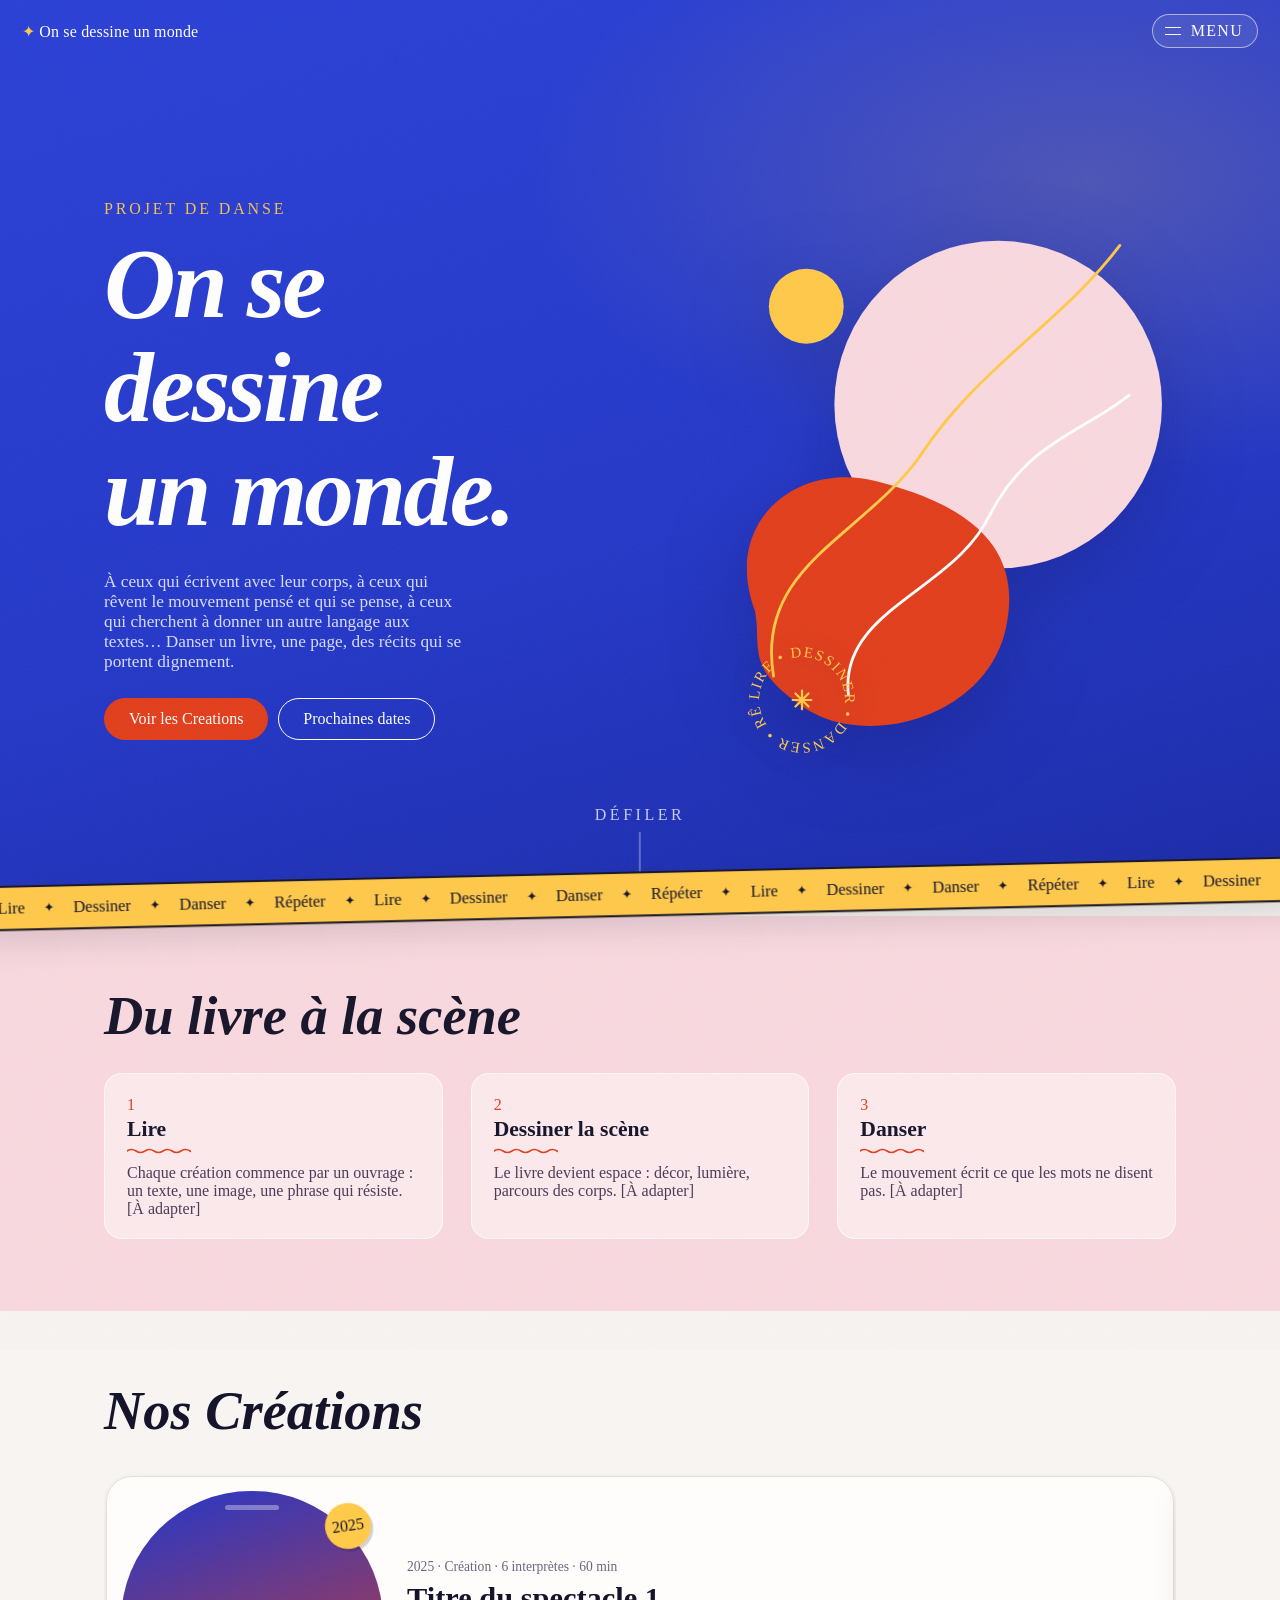
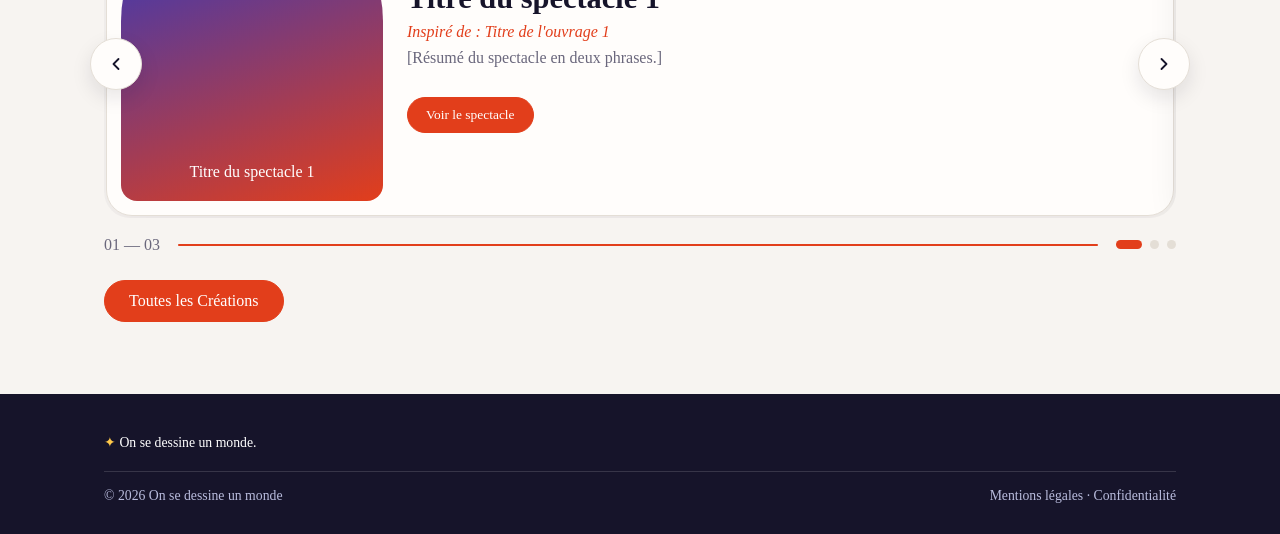
==== commit f6e0867d: "ajout dun onglet laboratoire des creation, modification de creation en spectacle" ====
--- a/index.html
+++ b/index.html
@@ -25,13 +25,14 @@
       <li><button data-go="accueil"><span>01</span>Accueil</button></li>
       <li><button data-go="realisation"><span>02</span>Réalisations</button></li>
       <li><button data-go="creations"><span>03</span>Créations</button></li>
-      <li><button data-go="ouvrages"><span>04</span>Ouvrages</button></li>
-      <li><button data-go="agenda"><span>05</span>Agenda</button></li>
-      <li><button data-go="presse"><span>06</span>Presse</button></li>
-      <li><button data-go="contact"><span>07</span>Contact</button></li>
+      <li><button data-go="lab-creation"><span>04</span>Laboratoire de création</button></li>
+      <li><button data-go="ouvrages"><span>05</span>Ouvrages</button></li>
+      <li><button data-go="agenda"><span>06</span>Agenda</button></li>
+      <li><button data-go="presse"><span>07</span>Presse</button></li>
+      <li><button data-go="contact"><span>08</span>Contact</button></li>
     </ul>
     <div class="foot">
-      <span>[contact@exemple.fr]</span>
+      <span> Onsedessineunmonde@gmail.com</span>
       <span>[+00 00 00 00 00]</span>
       <span>[Ouagadougou]</span>
     </div>
@@ -43,9 +44,11 @@
 <section class="page" id="accueil">
   <div class="hero"><div class="wrap">
     <div>
-      <p class="eyebrow">Compagnie de danse</p>
+      <p class="eyebrow">Projet de danse</p>
       <h1><span><b>On se</b></span><span><b>dessine</b></span><span><b>un monde.</b></span></h1>
-      <p class="lead">Chorégraphes et danseurs, nous puisons dans des ouvrages pour imaginer et dessiner les scènes de nos spectacles. [Phrase d'accroche à personnaliser]</p>
+      <p class="lead">À ceux qui écrivent avec leur corps, à ceux qui rêvent le mouvement pensé et qui se pense,
+        à ceux qui cherchent à donner un autre langage aux textes… Danser un livre, une page, des récits qui se portent dignement. 
+      </p>
       <div class="cta"><button class="btn" data-go="creations">Voir les Creations</button><button class="btn alt" data-go="agenda">Prochaines dates</button></div>
     </div>
     <svg class="scene" viewBox="0 0 500 560" role="img" aria-label="Formes découpées et traces de mouvement">
@@ -129,6 +132,12 @@
   <div class="section"><div class="wrap"><div class="grid cards tight" id="list-creations" data-stagger></div></div></div>
 </section>
 
+<!-- LABORATOIRE DE CREATION -->
+<section class="page" id="lab-creation">
+  <div class="phead c-bleu"><div class="wrap"><p class="eyebrow">Le laboratoire</p><h2>des créations</h2><p>[Introduction : le laboratoire de création du projet de danse.]</p></div></div>
+  <div class="section"><div class="wrap"><div class="grid cards tight" id="list-lab-creation" data-stagger></div></div></div>
+</section>
+
 <!-- OUVRAGES -->
 <section class="page" id="ouvrages">
   <div class="phead c-ink"><div class="wrap"><p class="eyebrow">Sources</p><h2>Ouvrages</h2><p>Chaque spectacle naît d'une lecture. Voici les ouvrages qui nourrissent nos scènes. [À adapter]</p></div></div>
@@ -191,6 +200,11 @@
   {titre:"Titre du spectacle 2",annee:"2023",infos:"Duo · 45 min",texte:"[Résumé du spectacle en deux phrases.]",image:"",inspire:"Titre de l'ouvrage 2"},
   {titre:"Titre du spectacle 3",annee:"2021",infos:"Solo · 35 min",texte:"[Résumé du spectacle en deux phrases.]",image:"",inspire:"Titre de l'ouvrage 1"}
 ];
+const LABORATOIRE_DE_CREATION=[
+  {titre:"Titre du laboratoire 1",annee:"2025",infos:"Création · 6 interprètes · 60 min",texte:"[Résumé du spectacle en deux phrases.]",image:"",inspire:"Titre de l'ouvrage 1"},
+  {titre:"Titre du laboratoire 2",annee:"2023",infos:"Duo · 45 min",texte:"[Résumé du spectacle en deux phrases.]",image:"",inspire:"Titre de l'ouvrage 2"},
+  {titre:"Titre du laboratoire 3",annee:"2021",infos:"Solo · 35 min",texte:"[Résumé du spectacle en deux phrases.]",image:"",inspire:"Titre de l'ouvrage 1"}
+];
 const OUVRAGES=[
   {titre:"Titre de l'ouvrage 1",auteur:"[Auteur]",annee:"[Année]",texte:"[Ce que cet ouvrage apporte aux scènes : un texte, une image, une atmosphère.]",image:""},
   {titre:"Titre de l'ouvrage 2",auteur:"[Auteur]",annee:"[Année]",texte:"[Ce que cet ouvrage apporte aux scènes.]",image:""}
@@ -210,6 +224,7 @@
 
 /* Rendus */
 $('#list-creations').innerHTML=SPECTACLES.map(card).join('');
+$('#list-lab-creation').innerHTML=LABORATOIRE_DE_CREATION.map(card).join('');
 $('#list-ouvrages').innerHTML=OUVRAGES.map(o=>{const l=SPECTACLES.filter(x=>x.inspire===o.titre).map(x=>x.titre);return `<div class="book"><div class="cover"${bg(o.image)}>${o.image?'':o.titre}</div><div><h3>${o.titre}</h3><div style="color:var(--muted)">${o.auteur} · ${o.annee}</div><p>${o.texte}</p>${l.length?`<p class="insp">A inspiré : ${l.join(', ')}</p>`:''}</div></div>`}).join('');
 $('#list-agenda').innerHTML=AGENDA.map(a=>`<div class="date"><div class="d">${a.jour}<small>${a.mois}</small></div><div><h3>${a.titre}</h3><p>${a.lieu}</p></div><a class="btn alt" href="${a.lien}">Réserver</a></div>`).join('');
 
@@ -251,7 +266,7 @@
 haut.addEventListener('click',()=>scrollTo({top:0,behavior:RM?'auto':'smooth'}));
 const cue=$('.cue');cue&&cue.addEventListener('click',()=>{const s=$('.steps');s&&s.scrollIntoView({behavior:RM?'auto':'smooth'})});
 
-/* ===== Carrousel des spectacles ===== */
+/* ===== Carrousel des créations ===== */
 const N=SPECTACLES.length;
 const car=$('#car'),track=$('#car-track'),dots=$('#car-dots'),count=$('#car-count'),cpi=$('#car-prog-i'),vp=car.querySelector('.car-vp');
 track.innerHTML=SPECTACLES.map(slide).join('');
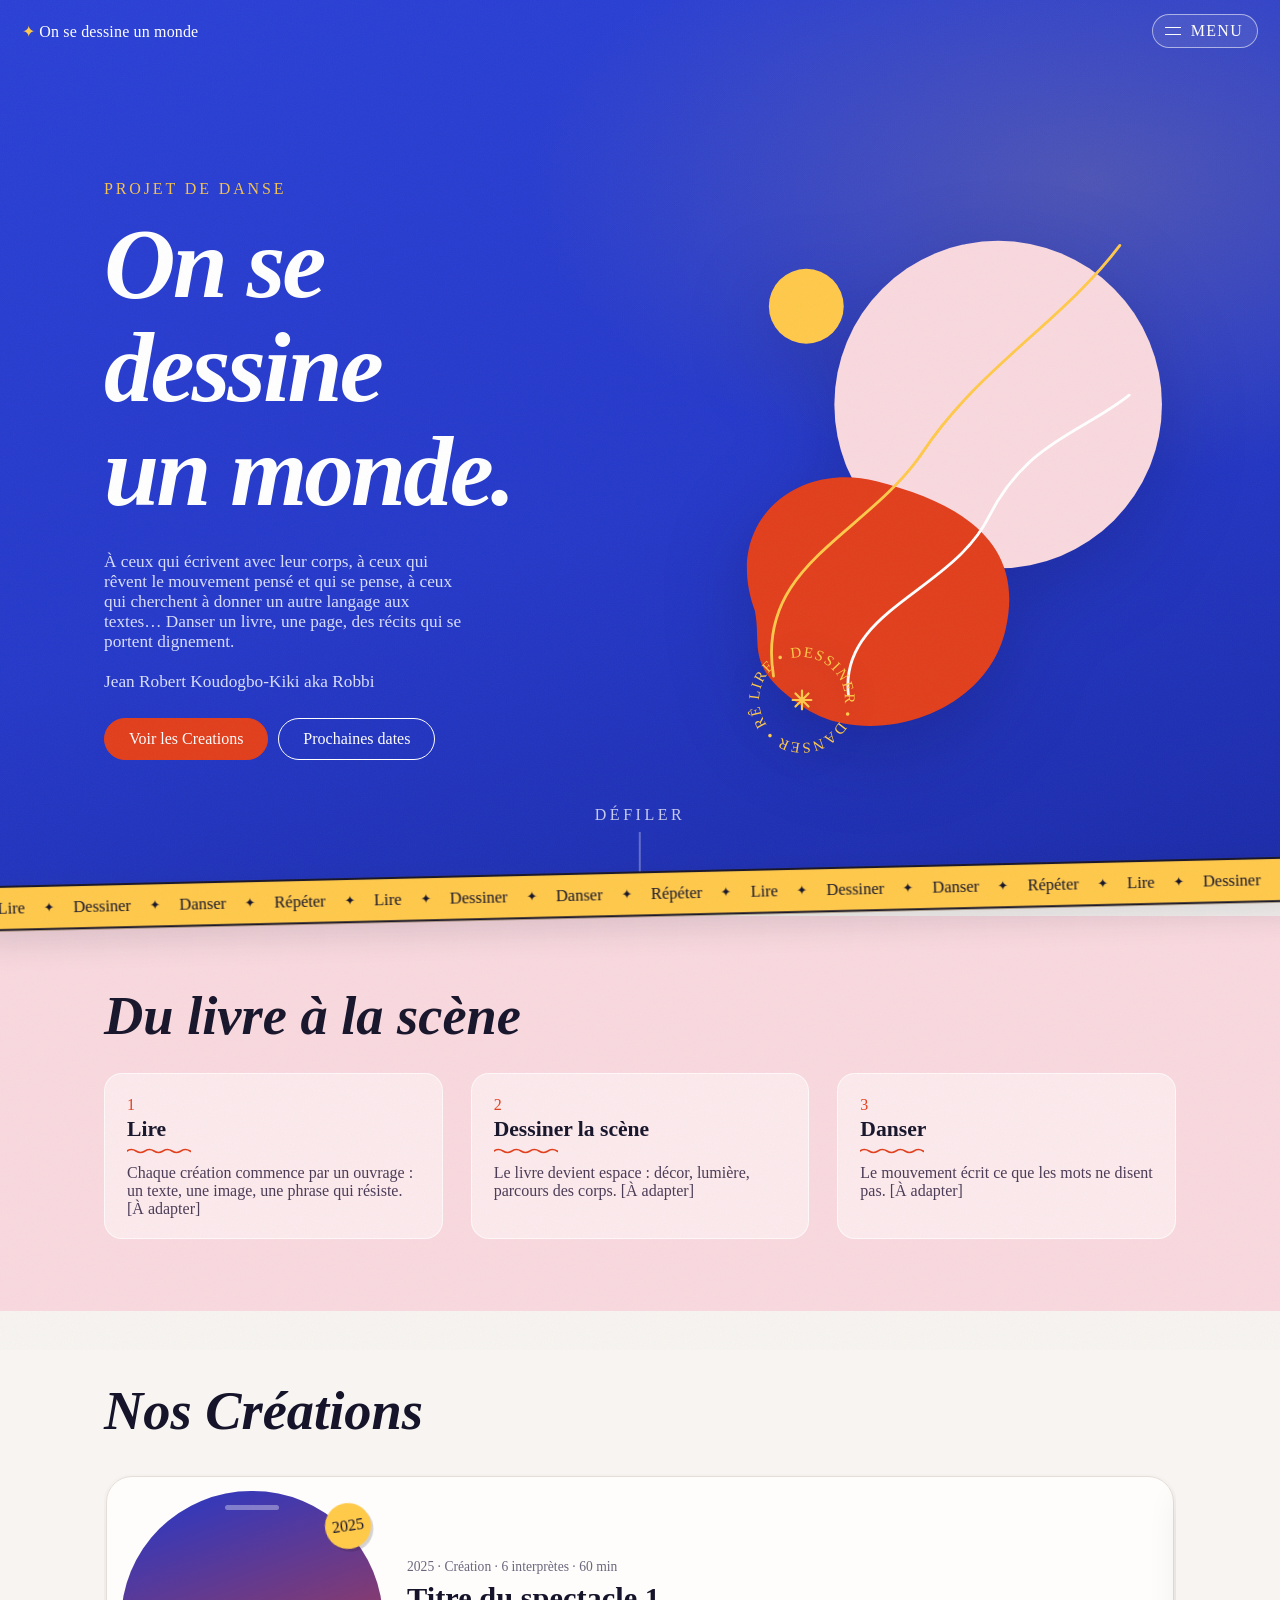
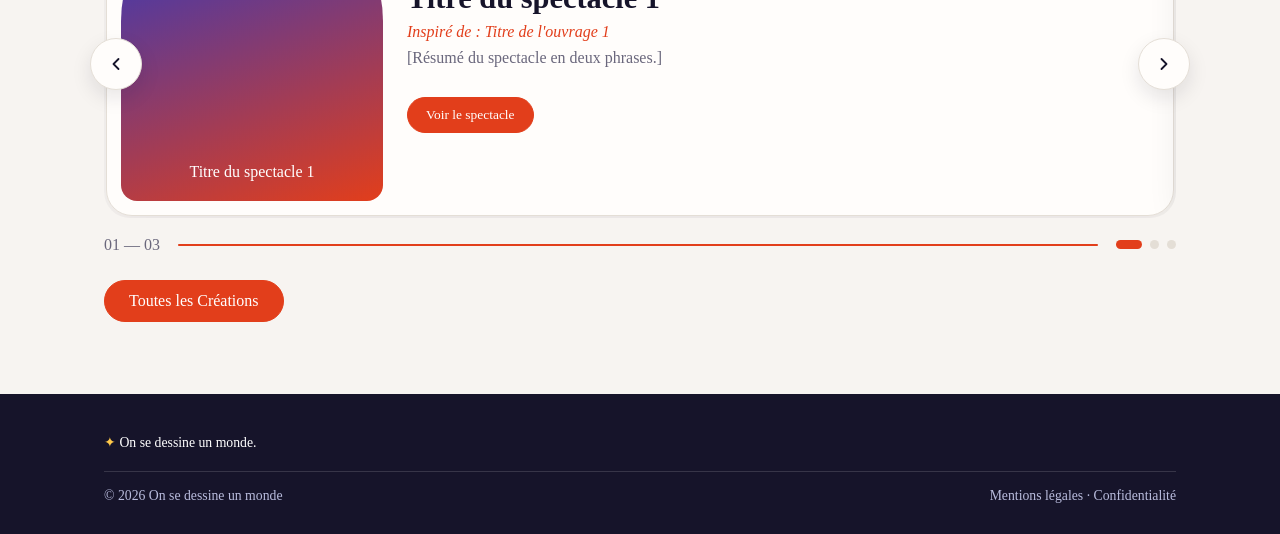
==== commit 235271d8: "ajout du nom du createur du projet" ====
--- a/index.html
+++ b/index.html
@@ -47,7 +47,9 @@
       <p class="eyebrow">Projet de danse</p>
       <h1><span><b>On se</b></span><span><b>dessine</b></span><span><b>un monde.</b></span></h1>
       <p class="lead">À ceux qui écrivent avec leur corps, à ceux qui rêvent le mouvement pensé et qui se pense,
-        à ceux qui cherchent à donner un autre langage aux textes… Danser un livre, une page, des récits qui se portent dignement. 
+        à ceux qui cherchent à donner un autre langage aux textes… Danser un livre, une page, des récits qui se portent dignement. <br>
+        <br>
+        Jean Robert Koudogbo-Kiki aka Robbi
       </p>
       <div class="cta"><button class="btn" data-go="creations">Voir les Creations</button><button class="btn alt" data-go="agenda">Prochaines dates</button></div>
     </div>
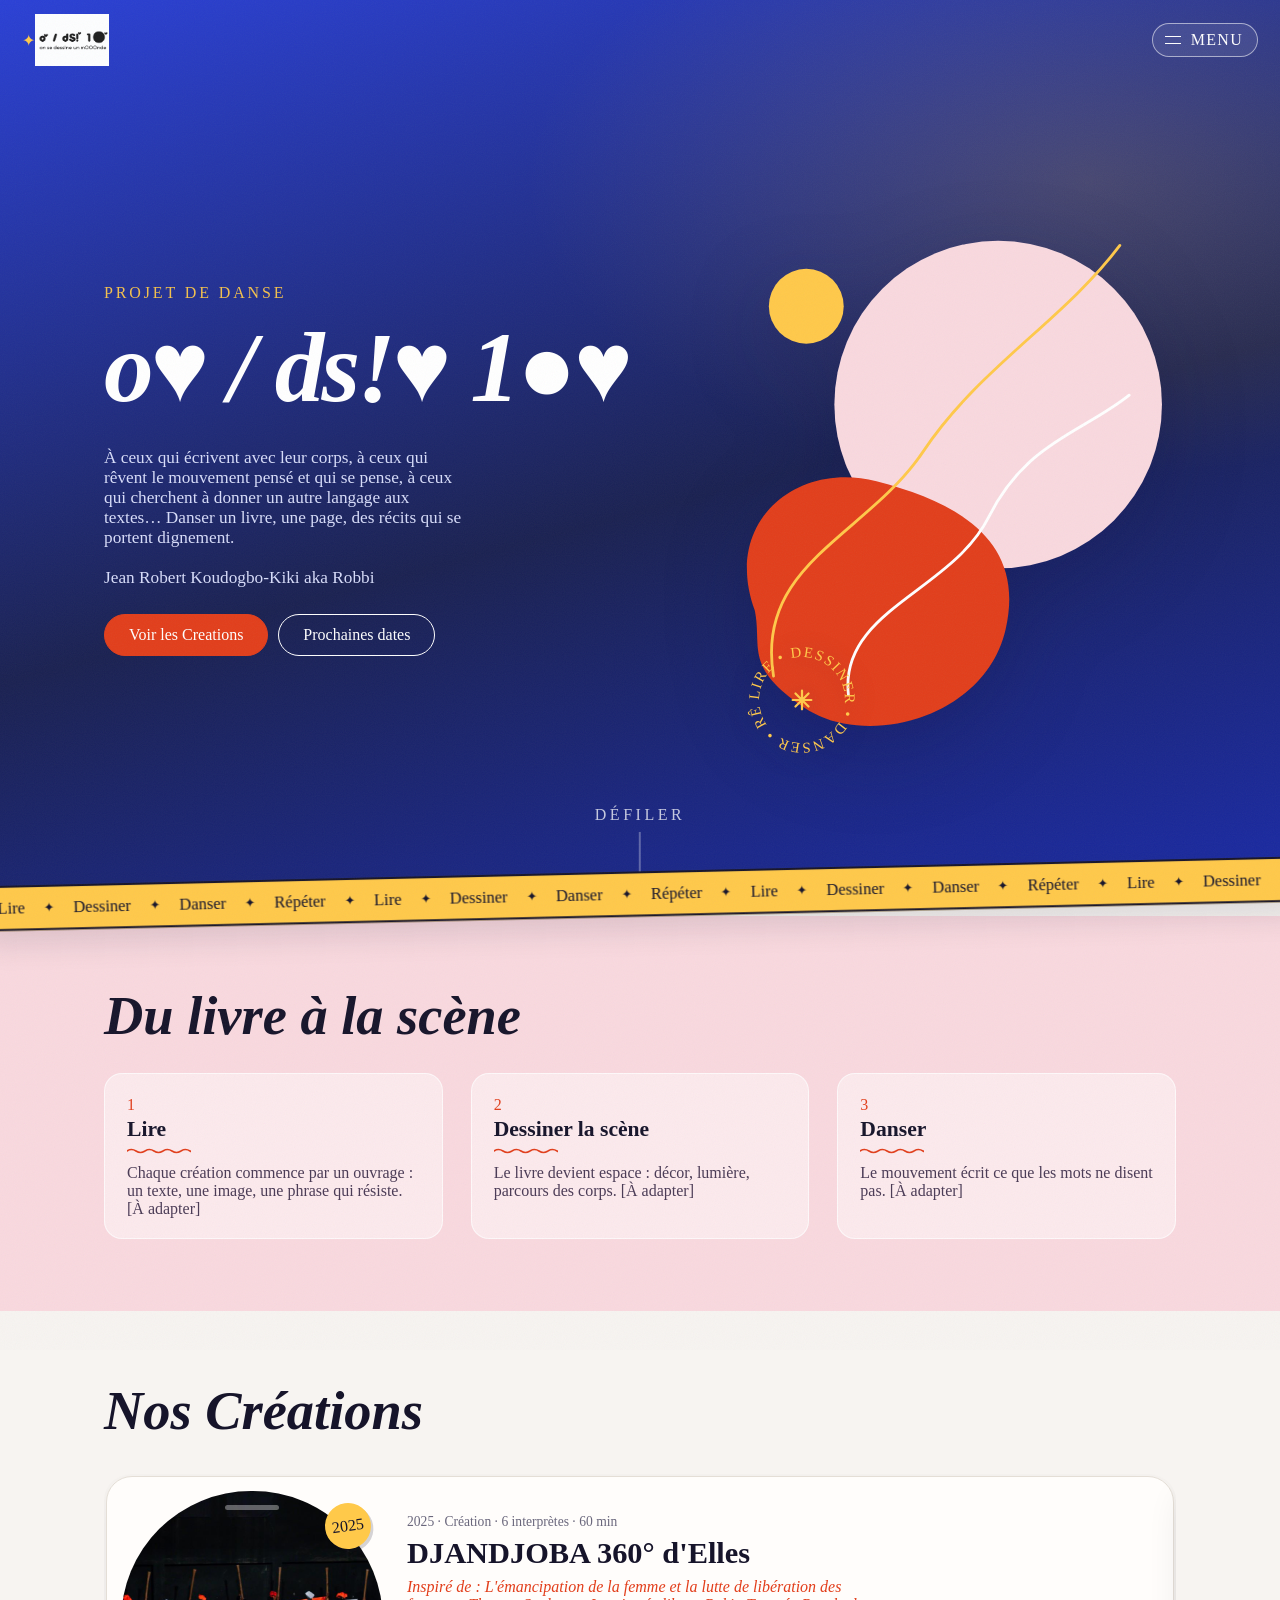
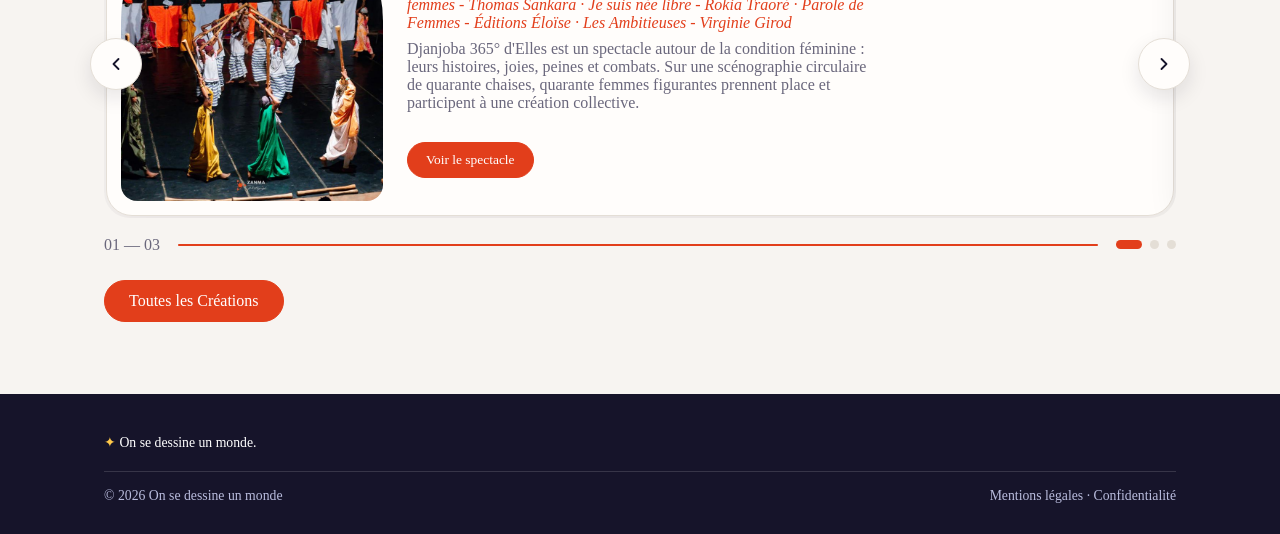
==== commit 261a0e25: "ajout du logo, de la creation djandjoba, modifictaion du h1 conforme avec le logo" ====
--- a/index.html
+++ b/index.html
@@ -14,7 +14,9 @@
 <div class="prog" aria-hidden="true"><i id="pi"></i></div>
 
 <div class="top" id="top">
-  <button class="logo" data-go="accueil">On se dessine un monde</button>
+  <button class="logo" data-go="accueil">
+  <img src="images/logo.jpeg" alt="On se dessine un monde" class="logo-img">
+</button>
   <button class="burger" id="burger" aria-expanded="false" aria-controls="menu"><span class="lines"><i></i><i></i></span><span id="blabel">Menu</span></button>
 </div>
 
@@ -45,7 +47,8 @@
   <div class="hero"><div class="wrap">
     <div>
       <p class="eyebrow">Projet de danse</p>
-      <h1><span><b>On se</b></span><span><b>dessine</b></span><span><b>un monde.</b></span></h1>
+      <!--<h1><span><b>o♥ /</b></span><span><b>ds!♥</b></span><span><b>1●♥</b></span></h1>-->
+      <h1 class="titre-dessin"><span><b>o♥ / ds!♥ 1●♥</b></span></h1>
       <p class="lead">À ceux qui écrivent avec leur corps, à ceux qui rêvent le mouvement pensé et qui se pense,
         à ceux qui cherchent à donner un autre langage aux textes… Danser un livre, une page, des récits qui se portent dignement. <br>
         <br>
@@ -197,10 +200,10 @@
    puis écrivez son chemin : image:"images/spectacle1.jpg" (laissez "" pour aucune image).
    "inspire" = titre EXACT de l'ouvrage qui a inspiré le spectacle (liste OUVRAGES).
    Ces listes alimentent le carrousel de l'accueil ET la page Spectacles. */
-const SPECTACLES=[
-  {titre:"Titre du spectacle 1",annee:"2025",infos:"Création · 6 interprètes · 60 min",texte:"[Résumé du spectacle en deux phrases.]",image:"",inspire:"Titre de l'ouvrage 1"},
-  {titre:"Titre du spectacle 2",annee:"2023",infos:"Duo · 45 min",texte:"[Résumé du spectacle en deux phrases.]",image:"",inspire:"Titre de l'ouvrage 2"},
-  {titre:"Titre du spectacle 3",annee:"2021",infos:"Solo · 35 min",texte:"[Résumé du spectacle en deux phrases.]",image:"",inspire:"Titre de l'ouvrage 1"}
+   const SPECTACLES=[
+  {titre:"DJANDJOBA 360° d'Elles",annee:"2025",infos:"Création · 6 interprètes · 60 min",texte:"Djanjoba 365° d'Elles est un spectacle autour de la condition féminine : leurs histoires, joies, peines et combats. Sur une scénographie circulaire de quarante chaises, quarante femmes figurantes prennent place et participent à une création collective.",image:"images/djandjoba.jpeg",inspire:"L'émancipation de la femme et la lutte de libération des femmes - Thomas Sankara · Je suis née libre - Rokia Traoré · Parole de Femmes - Éditions Éloïse · Les Ambitieuses - Virginie Girod"},
+  {titre:"Titre de la création 2",annee:"2023",infos:"Duo · 45 min",texte:"[Résumé de la création en deux phrases.]",image:"",inspire:"Titre de l'ouvrage 2"},
+  {titre:"Titre de la création 3",annee:"2021",infos:"Solo · 35 min",texte:"[Résumé de la création en deux phrases.]",image:"",inspire:"Titre de l'ouvrage 1"}
 ];
 const LABORATOIRE_DE_CREATION=[
   {titre:"Titre du laboratoire 1",annee:"2025",infos:"Création · 6 interprètes · 60 min",texte:"[Résumé du spectacle en deux phrases.]",image:"",inspire:"Titre de l'ouvrage 1"},
@@ -212,9 +215,9 @@
   {titre:"Titre de l'ouvrage 2",auteur:"[Auteur]",annee:"[Année]",texte:"[Ce que cet ouvrage apporte aux scènes.]",image:""}
 ];
 const AGENDA=[
-  {jour:"12",mois:"Nov 2026",titre:"Titre du spectacle 1",lieu:"[Théâtre, Ville]",lien:"#"},
-  {jour:"03",mois:"Déc 2026",titre:"Titre du spectacle 1",lieu:"[Théâtre, Ville]",lien:"#"},
-  {jour:"21",mois:"Jan 2027",titre:"Titre du spectacle 2",lieu:"[Théâtre, Ville]",lien:"#"}
+  {jour:"12",mois:"Nov 2026",titre:"Titre de la création 1",lieu:"[Théâtre, Ville]",lien:"#"},
+  {jour:"03",mois:"Déc 2026",titre:"Titre de la création 1",lieu:"[Théâtre, Ville]",lien:"#"},
+  {jour:"21",mois:"Jan 2027",titre:"Titre de la création 2",lieu:"[Théâtre, Ville]",lien:"#"}
 ];
 
 /* ===== Code du site (pas besoin d'y toucher) ===== */
--- a/style.css
+++ b/style.css
@@ -13,7 +13,7 @@
   --ink:#16142A;
   --muted:#6A677C;
   --line:#E4DED6;
-  --bleu:#2438C9;
+  --bleu:#1A2151;
   --vermillon:#E23E1B;
   --rose:#F9D9DF;
   --soleil:#FFC94A;
@@ -28,6 +28,15 @@
   font:400 16px/1.65 var(--sans);
   overflow-x:clip;
 }
+/* ===== Logo de l'en-tête ===== */
+.logo{display:flex;align-items:center}
+.logo-img{height:52px;width:auto;display:block}
+.logo-img{mix-blend-mode: multiply;}
+
+/* ===== Titre dessiné (extrait du logo) ===== */
+.hero h1.titre-dessin{margin:0 0 .28em}
+.hero h1.titre-dessin img{display:block;width:min(88%,620px);height:auto}
+
 h1,h2,h3{font-family:var(--serif);margin:0 0 .45em;font-weight:700;line-height:1.05}
 h2{font-size:clamp(2rem,4.8vw,3.4rem);font-style:italic}
 h3{font-size:1.35rem}
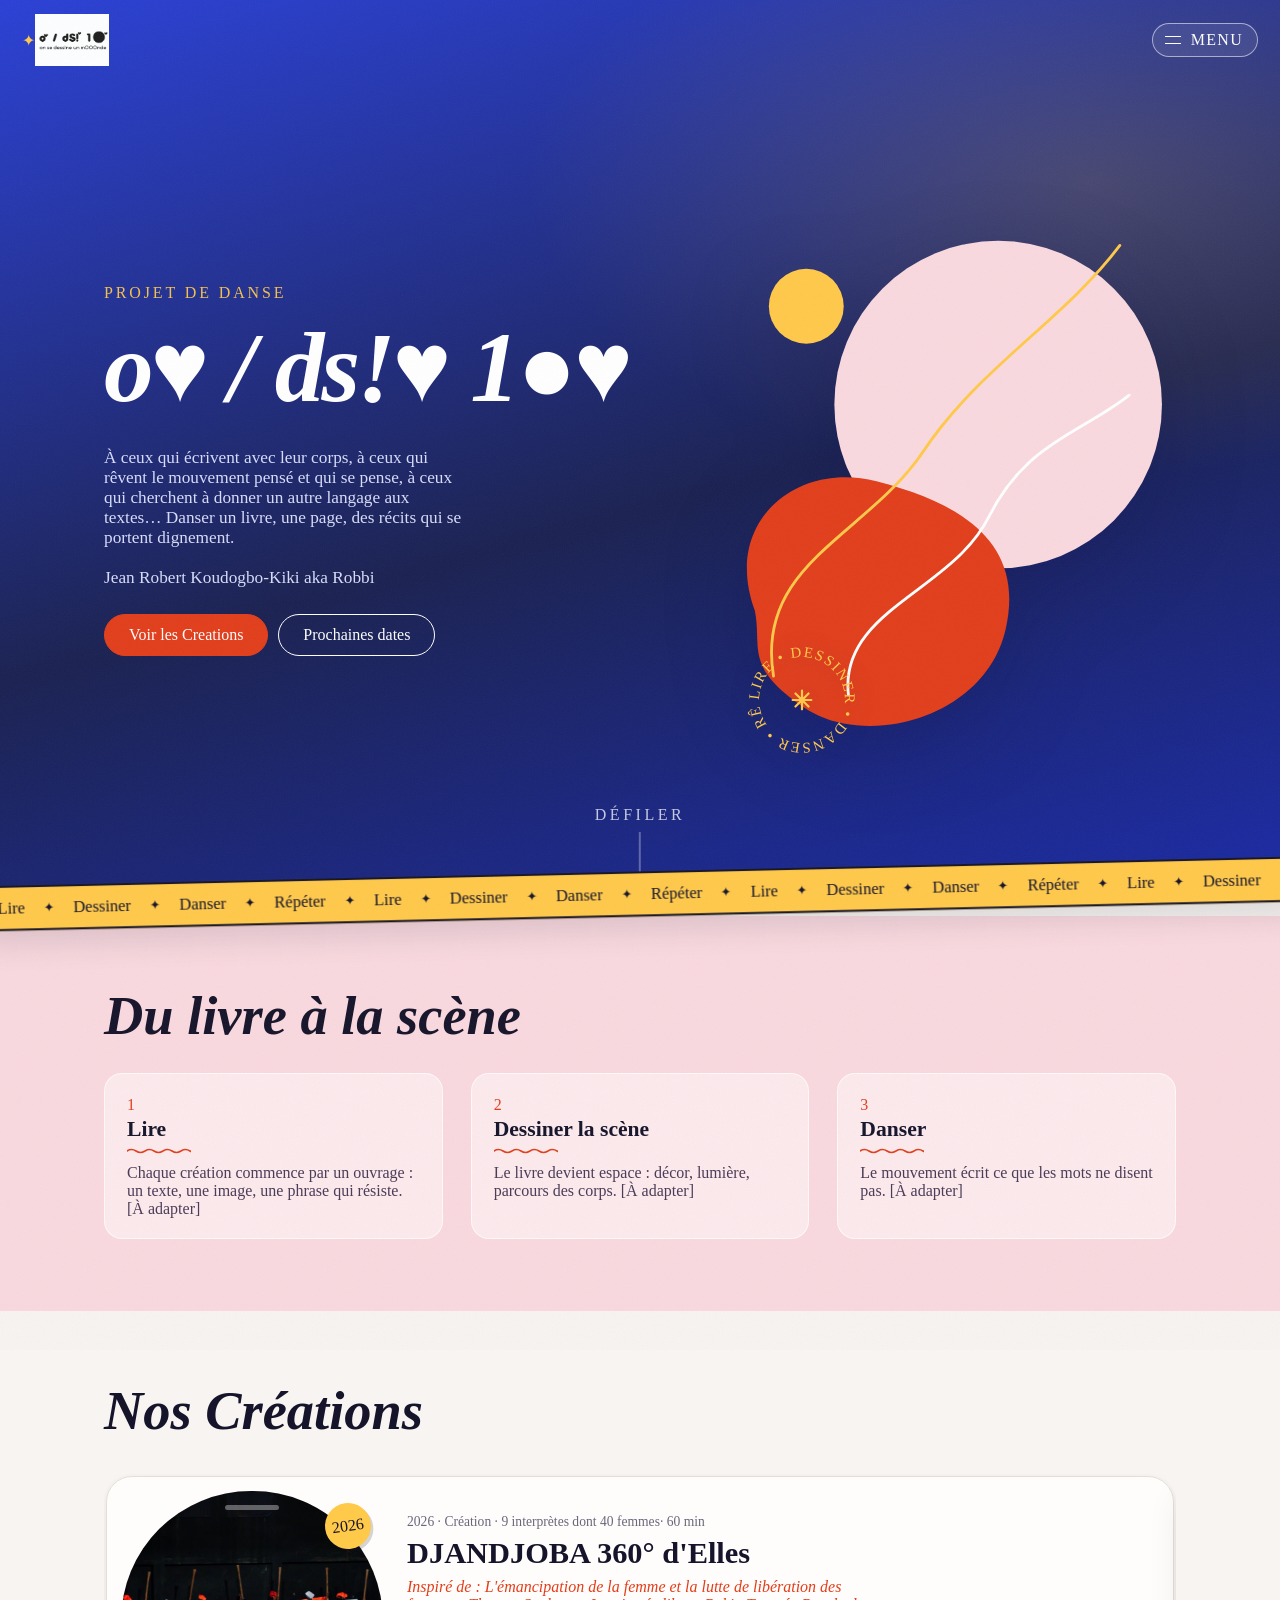
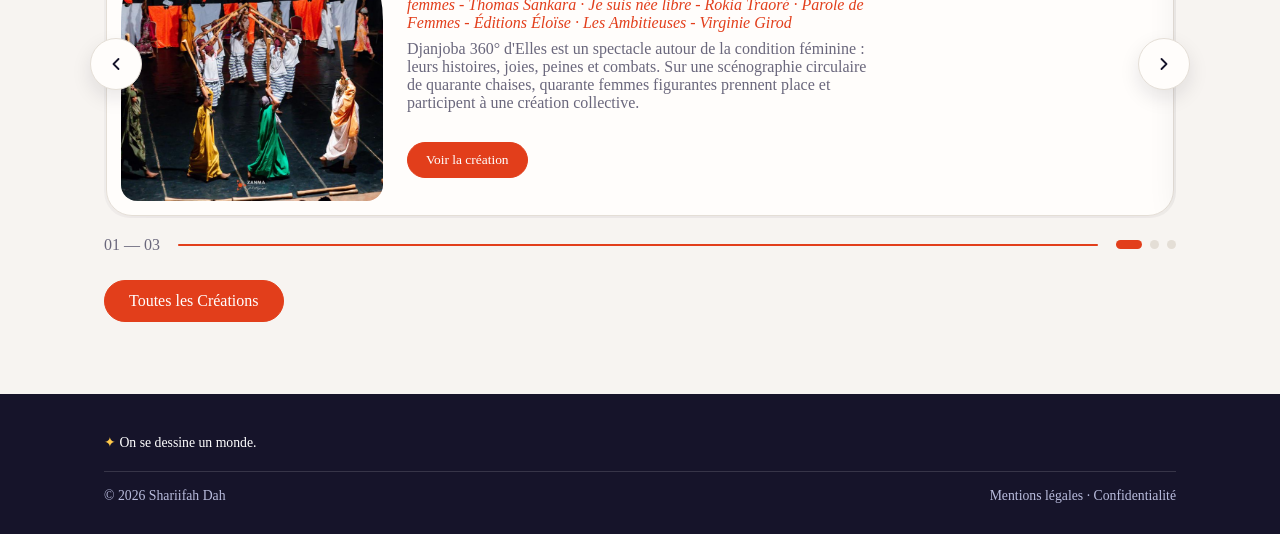
==== commit 4707d908: "ajout onglet et modification du bouton pour voir creation" ====
--- a/index.html
+++ b/index.html
@@ -25,10 +25,11 @@
     <p class="menu-kicker">Navigation</p>
     <ul>
       <li><button data-go="accueil"><span>01</span>Accueil</button></li>
-      <li><button data-go="realisation"><span>02</span>Réalisations</button></li>
+      <li><button data-go="galerie"><span>02</span>Galerie</button></li>
       <li><button data-go="creations"><span>03</span>Créations</button></li>
       <li><button data-go="lab-creation"><span>04</span>Laboratoire de création</button></li>
       <li><button data-go="ouvrages"><span>05</span>Ouvrages</button></li>
+      <li><button data-go="collaboration"><span>09</span>collaboration</button></li>
       <li><button data-go="agenda"><span>06</span>Agenda</button></li>
       <li><button data-go="presse"><span>07</span>Presse</button></li>
       <li><button data-go="contact"><span>08</span>Contact</button></li>
@@ -113,14 +114,11 @@
 </section>
 
 <!-- COMPAGNIE -->
-<section class="page" id="realisation">
-  <div class="phead c-verm"><div class="wrap"><p class="eyebrow">La compagnie</p><h2>Réalisations</h2><p>[Une phrase qui résume votre projet artistique.]</p></div></div>
+<section class="page" id="galerie">
+  <div class="phead c-verm"><div class="wrap"><p class="eyebrow">Les galeries</p><h2>La galerie</h2><p>[Une phrase qui résume votre projet artistique.]</p></div></div>
   <div class="section"><div class="wrap split">
     <div data-reveal="left">
-      <p>[Présentez les realisations : Les differents projets realisés par la compagnie.]</p>
-      <p>[Deuxième paragraphe : les artistes, les partenaires, les lieux de résidence.]</p>
-      <h3 class="block-title squig" data-reveal>Les artistes</h3>
-      <p>[Prénom Nom], chorégraphe. [Prénom Nom], danseur·se. [Biographies à ajouter]</p>
+      <p>[Présentez les images : Les differents projets realisés par la compagnie.]</p>
     </div>
     <div class="gallery" data-stagger>
       <!-- Photo : ajoutez style="background-image:url('images/compagnie.jpg')" -->
@@ -153,6 +151,25 @@
 <section class="page" id="agenda">
   <div class="phead c-bleu"><div class="wrap"><p class="eyebrow">Dates</p><h2>Agenda</h2><p>Retrouvez-nous sur scène.</p></div></div>
   <div class="section"><div class="wrap" id="list-agenda" data-stagger></div></div>
+</section>
+
+<!-- COLLABORATION -->
+<section class="page" id="collaboration">
+  <div class="phead c-verm"><div class="wrap"><p class="eyebrow">La collaboration</p><h2>Collaborations</h2><p>[Une phrase qui résume votre projet artistique.]</p></div></div>
+  <div class="section"><div class="wrap split">
+    <div data-reveal="left">
+      <p>[Présentez les collaboration : Les differentes personnes avec qui ont a collaborer sur le projet.]</p>
+      <p>[Deuxième paragraphe : les artistes, les partenaires, les lieux de résidence.]</p>
+      <h3 class="block-title squig" data-reveal>Les artistes</h3>
+      <p>[Prénom Nom], chorégraphe. [Prénom Nom], danseur·se. [Biographies à ajouter]</p>
+    </div>
+    <div class="gallery" data-stagger>
+      <!-- Photo : ajoutez style="background-image:url('images/compagnie.jpg')" -->
+      <div class="ph">Photo</div>
+      <div class="ph">Photo</div>
+      <div class="ph">Photo</div>
+    </div>
+  </div></div>
 </section>
 
 <!-- PRESSE -->
@@ -191,7 +208,7 @@
 
 <footer><div class="wrap">
   <p class="f-word">On se dessine un monde.</p>
-  <div class="frow"><span>© <span id="y"></span> On se dessine un monde</span><span>Mentions légales · Confidentialité</span></div>
+  <div class="frow"><span>© <span id="y"></span> Shariifah Dah</span><span>Mentions légales · Confidentialité</span></div>
 </div></footer>
 
 <script>
@@ -199,9 +216,9 @@
    Pour une IMAGE : mettez la photo dans un dossier "images" à côté de ce fichier,
    puis écrivez son chemin : image:"images/spectacle1.jpg" (laissez "" pour aucune image).
    "inspire" = titre EXACT de l'ouvrage qui a inspiré le spectacle (liste OUVRAGES).
-   Ces listes alimentent le carrousel de l'accueil ET la page Spectacles. */
-   const SPECTACLES=[
-  {titre:"DJANDJOBA 360° d'Elles",annee:"2025",infos:"Création · 6 interprètes · 60 min",texte:"Djanjoba 365° d'Elles est un spectacle autour de la condition féminine : leurs histoires, joies, peines et combats. Sur une scénographie circulaire de quarante chaises, quarante femmes figurantes prennent place et participent à une création collective.",image:"images/djandjoba.jpeg",inspire:"L'émancipation de la femme et la lutte de libération des femmes - Thomas Sankara · Je suis née libre - Rokia Traoré · Parole de Femmes - Éditions Éloïse · Les Ambitieuses - Virginie Girod"},
+   Ces listes alimentent le carrousel de l'accueil ET la page CREATION. */
+   const CREATION=[
+  {titre:"DJANDJOBA 360° d'Elles",annee:"2026",infos:"Création · 9 interprètes dont 40 femmes· 60 min",texte:"Djanjoba 360° d'Elles est un spectacle autour de la condition féminine : leurs histoires, joies, peines et combats. Sur une scénographie circulaire de quarante chaises, quarante femmes figurantes prennent place et participent à une création collective.",image:"images/djandjoba.jpeg",inspire:"L'émancipation de la femme et la lutte de libération des femmes - Thomas Sankara · Je suis née libre - Rokia Traoré · Parole de Femmes - Éditions Éloïse · Les Ambitieuses - Virginie Girod"},
   {titre:"Titre de la création 2",annee:"2023",infos:"Duo · 45 min",texte:"[Résumé de la création en deux phrases.]",image:"",inspire:"Titre de l'ouvrage 2"},
   {titre:"Titre de la création 3",annee:"2021",infos:"Solo · 35 min",texte:"[Résumé de la création en deux phrases.]",image:"",inspire:"Titre de l'ouvrage 1"}
 ];
@@ -225,12 +242,12 @@
 const RM=matchMedia('(prefers-reduced-motion: reduce)').matches;
 const bg=u=>u?` style="background-image:url('${u}')"`:'';
 const card=s=>`<article class="card"><div class="img"${bg(s.image)}><span class="sticker">${s.annee}</span>${s.image?'':s.titre}</div><div class="meta">${s.annee} · ${s.infos}</div><h3>${s.titre}</h3>${s.inspire?`<p class="insp">Inspiré de : ${s.inspire}</p>`:''}<p>${s.texte}</p></article>`;
-const slide=s=>`<div class="car-slide"><article class="car-card"><div class="car-fig"${bg(s.image)}><span class="sticker">${s.annee}</span><span>${s.image?'':s.titre}</span></div><div class="car-body"><div class="meta">${s.annee} · ${s.infos}</div><h3>${s.titre}</h3>${s.inspire?`<p class="insp">Inspiré de : ${s.inspire}</p>`:''}<p>${s.texte}</p><div class="cta"><button class="btn sm" data-go="creations">Voir le spectacle</button></div></div></article></div>`;
+const slide=s=>`<div class="car-slide"><article class="car-card"><div class="car-fig"${bg(s.image)}><span class="sticker">${s.annee}</span><span>${s.image?'':s.titre}</span></div><div class="car-body"><div class="meta">${s.annee} · ${s.infos}</div><h3>${s.titre}</h3>${s.inspire?`<p class="insp">Inspiré de : ${s.inspire}</p>`:''}<p>${s.texte}</p><div class="cta"><button class="btn sm" data-go="creations">Voir la création</button></div></div></article></div>`;
 
 /* Rendus */
-$('#list-creations').innerHTML=SPECTACLES.map(card).join('');
+$('#list-creations').innerHTML=CREATION.map(card).join('');
 $('#list-lab-creation').innerHTML=LABORATOIRE_DE_CREATION.map(card).join('');
-$('#list-ouvrages').innerHTML=OUVRAGES.map(o=>{const l=SPECTACLES.filter(x=>x.inspire===o.titre).map(x=>x.titre);return `<div class="book"><div class="cover"${bg(o.image)}>${o.image?'':o.titre}</div><div><h3>${o.titre}</h3><div style="color:var(--muted)">${o.auteur} · ${o.annee}</div><p>${o.texte}</p>${l.length?`<p class="insp">A inspiré : ${l.join(', ')}</p>`:''}</div></div>`}).join('');
+$('#list-ouvrages').innerHTML=OUVRAGES.map(o=>{const l=CREATION.filter(x=>x.inspire===o.titre).map(x=>x.titre);return `<div class="book"><div class="cover"${bg(o.image)}>${o.image?'':o.titre}</div><div><h3>${o.titre}</h3><div style="color:var(--muted)">${o.auteur} · ${o.annee}</div><p>${o.texte}</p>${l.length?`<p class="insp">A inspiré : ${l.join(', ')}</p>`:''}</div></div>`}).join('');
 $('#list-agenda').innerHTML=AGENDA.map(a=>`<div class="date"><div class="d">${a.jour}<small>${a.mois}</small></div><div><h3>${a.titre}</h3><p>${a.lieu}</p></div><a class="btn alt" href="${a.lien}">Réserver</a></div>`).join('');
 
 /* Menu + navigation entre pages */
@@ -272,10 +289,10 @@
 const cue=$('.cue');cue&&cue.addEventListener('click',()=>{const s=$('.steps');s&&s.scrollIntoView({behavior:RM?'auto':'smooth'})});
 
 /* ===== Carrousel des créations ===== */
-const N=SPECTACLES.length;
+const N=CREATION.length;
 const car=$('#car'),track=$('#car-track'),dots=$('#car-dots'),count=$('#car-count'),cpi=$('#car-prog-i'),vp=car.querySelector('.car-vp');
-track.innerHTML=SPECTACLES.map(slide).join('');
-dots.innerHTML=SPECTACLES.map((_,k)=>`<button class="car-dot" aria-label="Aller au spectacle ${k+1}"></button>`).join('');
+track.innerHTML=CREATION.map(slide).join('');
+dots.innerHTML=CREATION.map((_,k)=>`<button class="car-dot" aria-label="Aller au spectacle ${k+1}"></button>`).join('');
 const dotEls=[...dots.children];
 let ci=0,ctimer=null,holding=false;
 function carGo(k,user){
@@ -298,7 +315,8 @@
 dotEls.forEach((d,i)=>d.addEventListener('click',()=>carGo(i,true)));
 car.addEventListener('keydown',e=>{if(e.key==='ArrowLeft'){e.preventDefault();carGo(ci-1,true)}if(e.key==='ArrowRight'){e.preventDefault();carGo(ci+1,true)}});
 let sx=null,dragged=false;
-vp.addEventListener('pointerdown',e=>{sx=e.clientX;dragged=false;vp.classList.add('drag');try{vp.setPointerCapture(e.pointerId)}catch(_){}});
+/*vp.addEventListener('pointerdown',e=>{sx=e.clientX;dragged=false;vp.classList.add('drag');try{vp.setPointerCapture(e.pointerId)}catch(_){}});*/
+vp.addEventListener('pointerdown',e=>{if(e.target.closest('button,a'))return;sx=e.clientX;dragged=false;vp.classList.add('drag');try{vp.setPointerCapture(e.pointerId)}catch(_){}});
 vp.addEventListener('pointermove',e=>{if(sx!==null&&Math.abs(e.clientX-sx)>8)dragged=true});
 vp.addEventListener('pointerup',e=>{if(sx===null)return;const dx=e.clientX-sx;vp.classList.remove('drag');if(Math.abs(dx)>45){dx<0?carGo(ci+1,true):carGo(ci-1,true)}sx=null;setTimeout(()=>{dragged=false},50)});
 vp.addEventListener('pointercancel',()=>{sx=null;vp.classList.remove('drag')});
